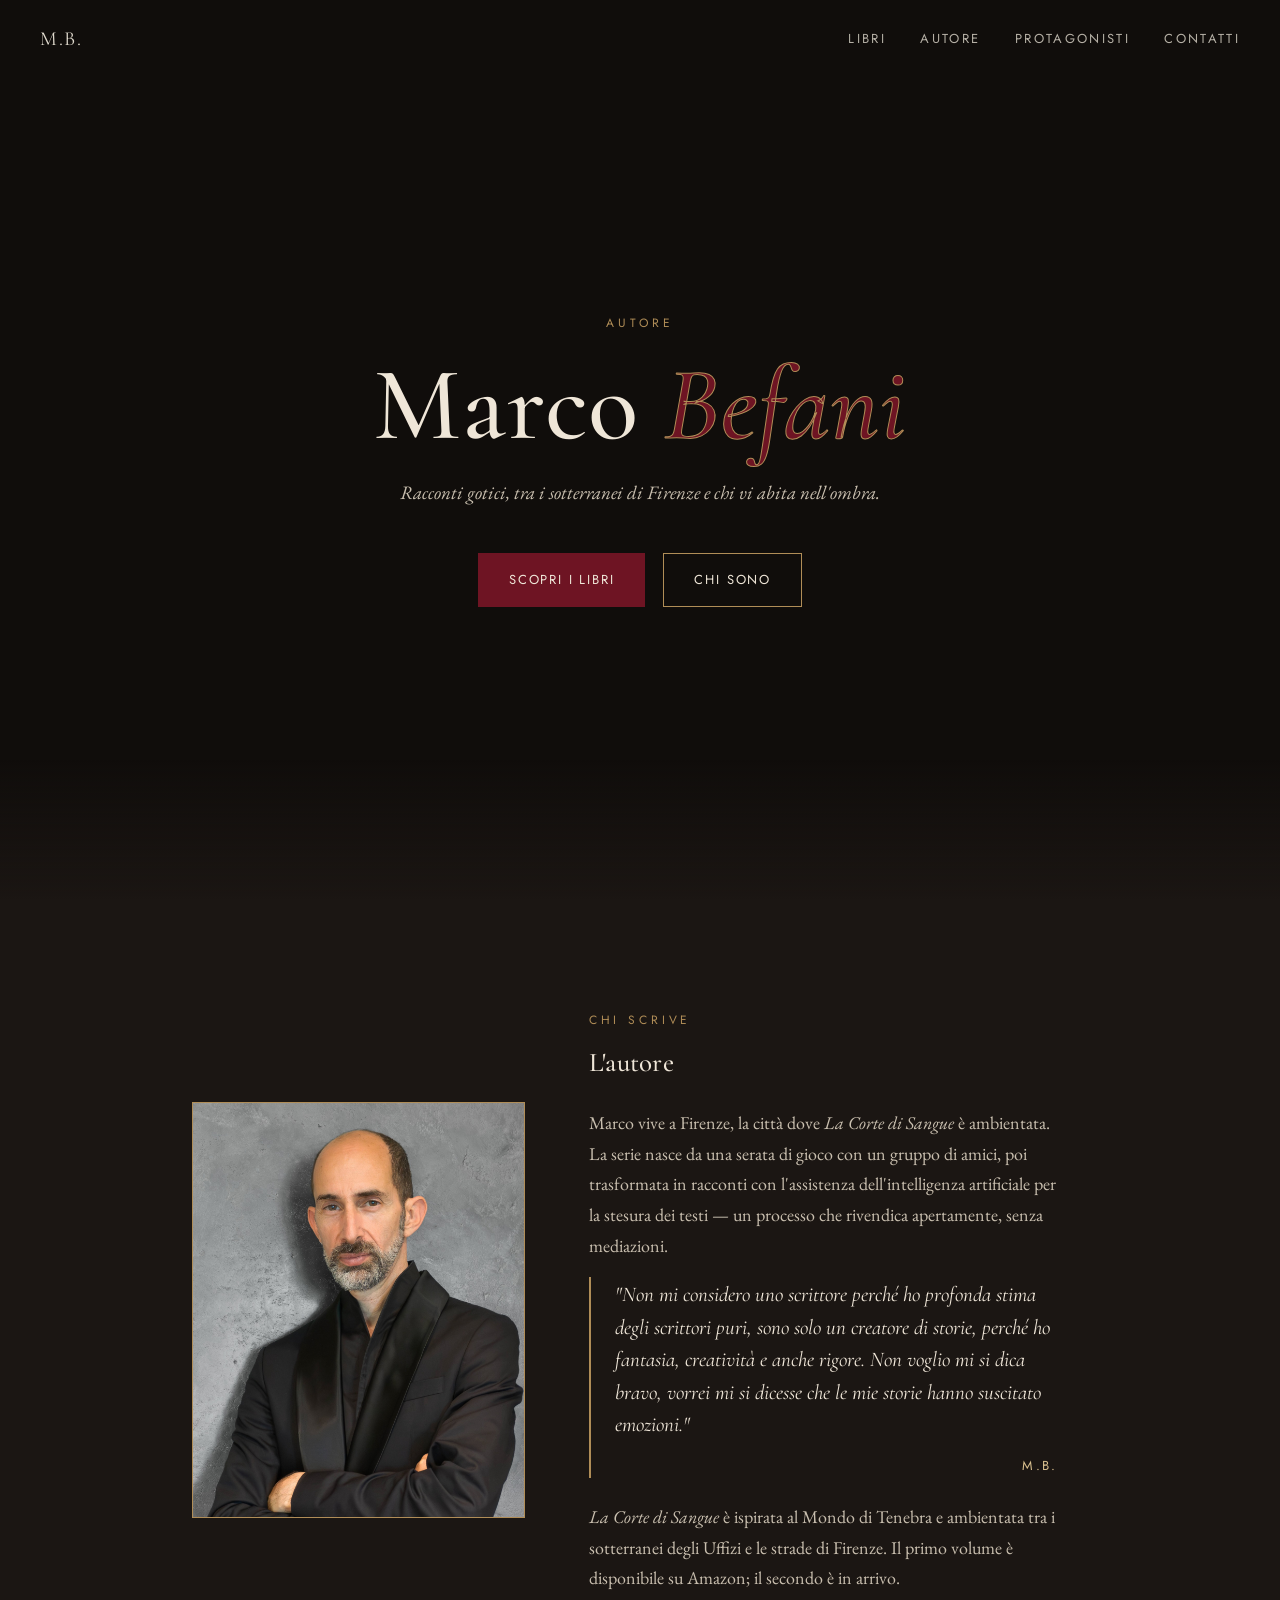
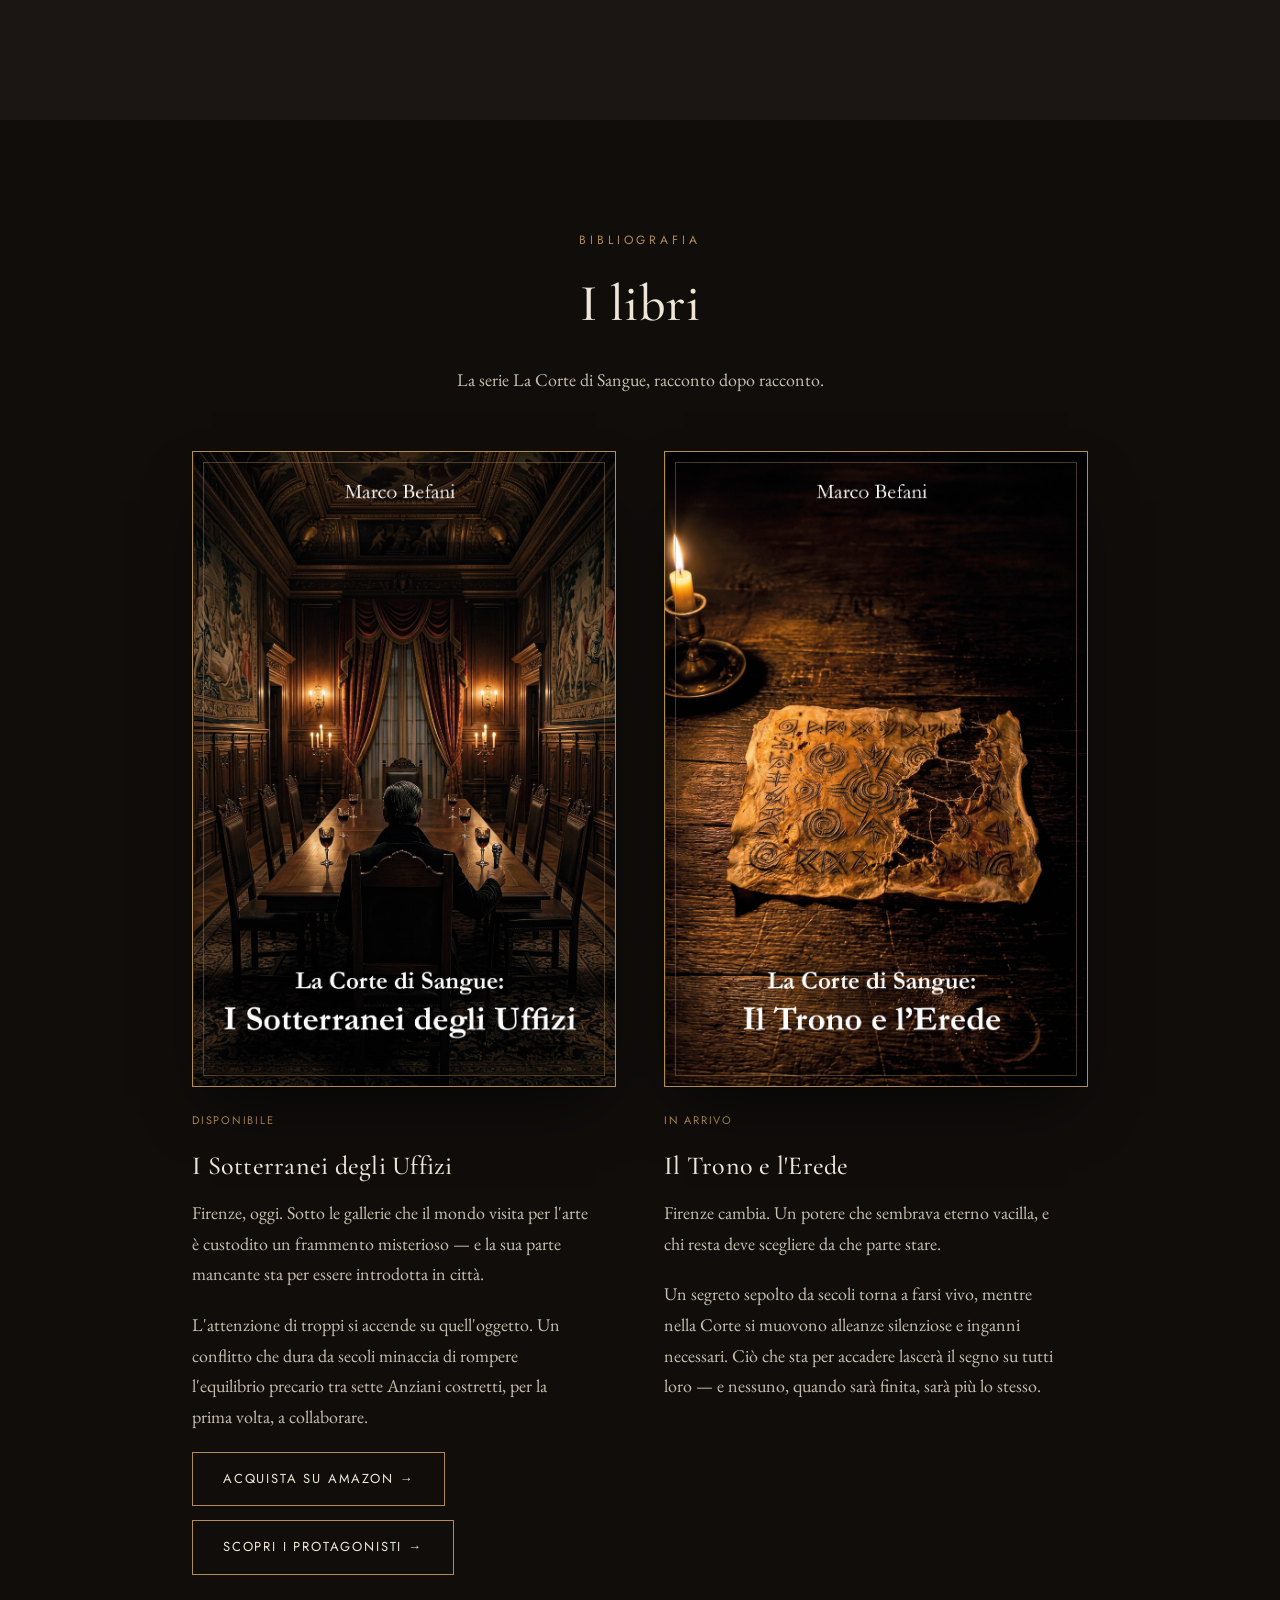
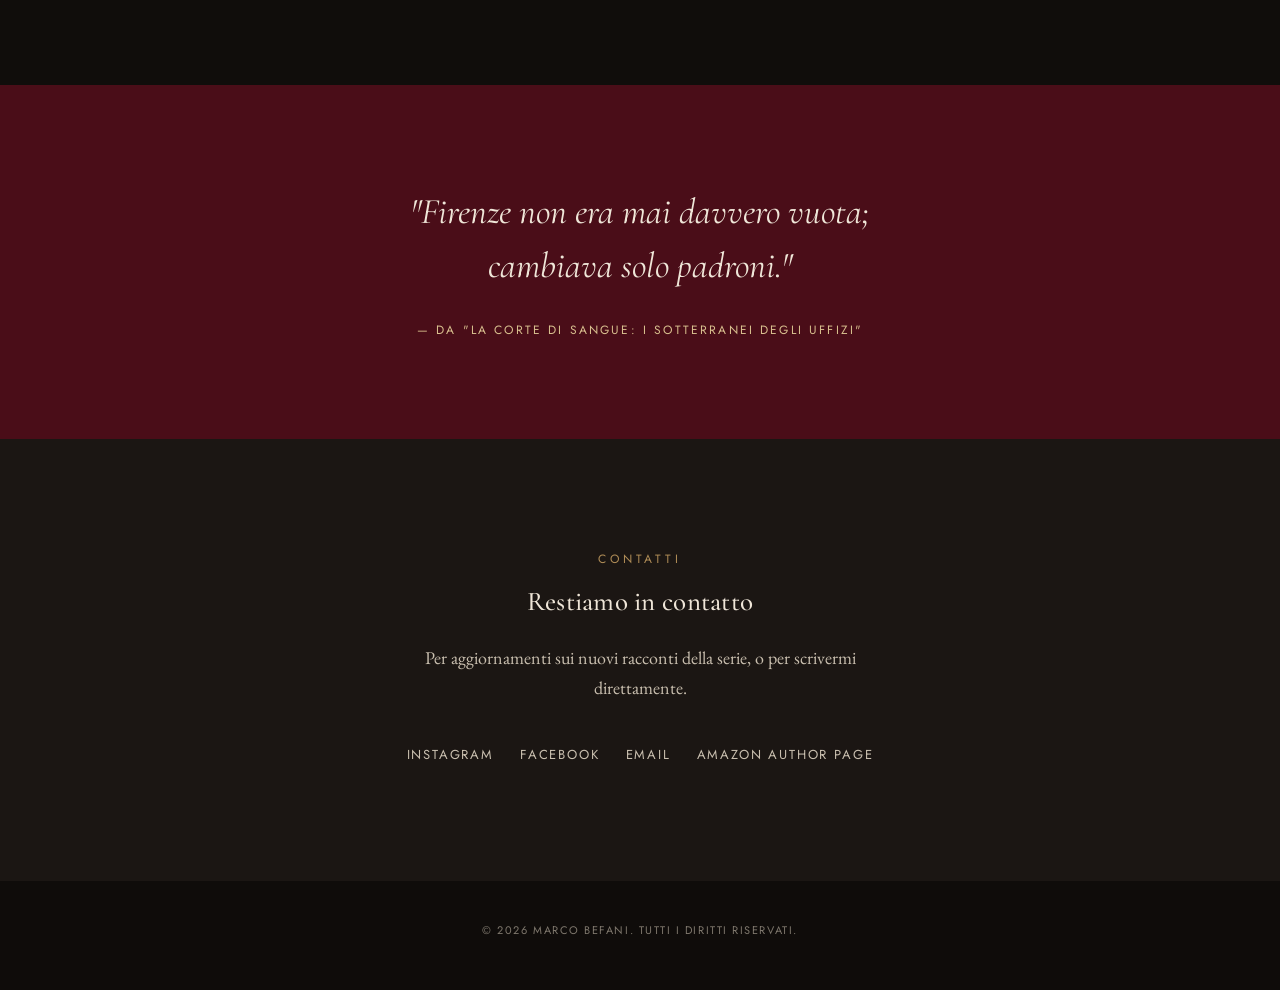
==== index.html @ c3082a6d "Update index.html" ====
<!DOCTYPE html>
<html lang="it">
<head>
<meta charset="UTF-8">
<meta name="viewport" content="width=device-width, initial-scale=1.0">
<title>Marco — Autore</title>
<link rel="preconnect" href="https://fonts.googleapis.com">
<link href="https://fonts.googleapis.com/css2?family=Cormorant+Garamond:ital,wght@0,300;0,500;0,600;1,400&family=EB+Garamond:ital,wght@0,400;0,500;1,400&family=Jost:wght@300;400;500&display=swap" rel="stylesheet">
<link rel="stylesheet" href="style.css">
</head>
<body>

<header>
  <a href="#" class="brand" style="text-decoration:none;">M.B.</a>
  <nav>
    <a href="#libri">Libri</a>
    <a href="#autore">Autore</a>
    <a href="protagonisti.html">Protagonisti</a>
    <a href="#contatti">Contatti</a>
  </nav>
</header>

<section class="hero" style="background:none;">
  <div class="eyebrow">Autore</div>
  <h1>Marco <em>Befani</em></h1>
  <p class="subtitle">Racconti gotici, tra i sotterranei di Firenze e chi vi abita nell'ombra.</p>
  <div class="cta-row">
    <a class="btn solid" href="#libri">Scopri i libri</a>
    <a class="btn" href="#autore">Chi sono</a>
  </div>
  <div class="hero-fade"></div>
</section>

<section id="autore">
  <div class="wrap">
    <div class="author-grid reveal">
      <div class="author-portrait">
        <img src="images/foto-autore.jpg" alt="Marco Befani">
      </div>
      <div class="author-copy">
        <div class="eyebrow">Chi scrive</div>
        <h2 style="margin:10px 0 22px;">L'autore</h2>
        <p>Marco vive a Firenze, la città dove <em>La Corte di Sangue</em> è ambientata. La serie nasce da una serata di gioco con un gruppo di amici, poi trasformata in racconti con l'assistenza dell'intelligenza artificiale per la stesura dei testi — un processo che rivendica apertamente, senza mediazioni.</p>
<blockquote class="author-quote">
  "Non mi considero uno scrittore perché ho profonda stima degli scrittori puri, sono solo un creatore di storie, perché ho fantasia, creatività e anche rigore. Non voglio mi si dica bravo, vorrei mi si dicesse che le mie storie hanno suscitato emozioni."
  <cite>M.B.</cite>
</blockquote>
<p><em>La Corte di Sangue</em> è ispirata al Mondo di Tenebra e ambientata tra i sotterranei degli Uffizi e le strade di Firenze. Il primo volume è disponibile su Amazon; il secondo è in arrivo.</p>
      </div>
    </div>
  </div>
</section>

<section id="libri" class="books">
  <div class="wrap">
    <div class="section-head reveal">
      <div class="eyebrow">Bibliografia</div>
      <h2>I libri</h2>
      <p>La serie La Corte di Sangue, racconto dopo racconto.</p>
    </div>

    <div class="books-grid reveal">

      <div class="book-card">
        <div class="cover">
          <img src="images/copertina-corte-di-sangue.jpg" alt="La Corte di Sangue: I Sotterranei degli Uffizi">
        </div>
        <div class="book-copy-card">
          <span class="status">Disponibile</span>
          <h3>I Sotterranei degli Uffizi</h3>
          <p>Firenze, oggi. Sotto le gallerie che il mondo visita per l'arte è custodito un frammento misterioso — e la sua parte mancante sta per essere introdotta in città.</p>
<p>L'attenzione di troppi si accende su quell'oggetto. Un conflitto che dura da secoli minaccia di rompere l'equilibrio precario tra sette Anziani costretti, per la prima volta, a collaborare.</p>
          <div class="card-actions">
            <a class="btn" href="https://amzn.eu/d/0h1EEmq0" target="_blank" rel="noopener">Acquista su Amazon →</a>
            <a class="btn" href="protagonisti.html">Scopri i Protagonisti →</a>
          </div>
        </div>
      </div>

      <div class="book-card">
        <div class="cover">
          <img src="images/copertina-trono-erede.jpg" alt="La Corte di Sangue: Il Trono e l'Erede">
        </div>
        <div class="book-copy-card">
          <span class="status">In arrivo</span>
          <h3>Il Trono e l'Erede</h3>
          <p>Firenze cambia. Un potere che sembrava eterno vacilla, e chi resta deve scegliere da che parte stare.</p>
<p>Un segreto sepolto da secoli torna a farsi vivo, mentre nella Corte si muovono alleanze silenziose e inganni necessari. Ciò che sta per accadere lascerà il segno su tutti loro — e nessuno, quando sarà finita, sarà più lo stesso.</p>
          <!--<a class="btn" href="#" target="_blank" rel="noopener">Maggiori informazioni →</a>-->
        </div>
      </div>

    </div>
  </div>
</section>

<div class="extract">
  <div class="wrap reveal">
    <blockquote>
      "Firenze non era mai davvero vuota;<br>cambiava solo padroni."
      <cite>— da "La Corte di Sangue: I Sotterranei degli Uffizi"</cite>
    </blockquote>
  </div>
</div>

<section id="contatti" class="contact">
  <div class="wrap reveal">
    <div class="eyebrow">Contatti</div>
    <h2 style="margin:10px 0 18px;">Restiamo in contatto</h2>
    <p>Per aggiornamenti sui nuovi racconti della serie, o per scrivermi direttamente.</p>
    <div class="social-row">
      <a href="https://www.instagram.com/marco_befani_author/" target="_blank" rel="noopener">Instagram</a>
      <a href="https://www.facebook.com/profile.php?id=61591638022237" target="_blank" rel="noopener">Facebook</a>
      <a href="mailto:m.befani@gmail.com">Email</a>
      <a href="https://www.amazon.it/stores/Marco-Befani/author/B0H9517T3C?ref=ap_rdr&shoppingPortalEnabled=true" target="_blank" rel="noopener">Amazon Author Page</a>
    </div>
  </div>
</section>

<footer>
  © 2026 Marco Befani. Tutti i diritti riservati.
</footer>

<script>
  const revealEls = document.querySelectorAll('.reveal');
  const io = new IntersectionObserver((entries)=>{
    entries.forEach(e=>{
      if(e.isIntersecting){ e.target.classList.add('in'); io.unobserve(e.target); }
    });
  }, {threshold:0.15});
  revealEls.forEach(el=>io.observe(el));
</script>

</body>
</html>
---- style.css ----
:root{
  --ink:#100D0B;
  --stone:#1B1613;
  --wine:#6E1423;
  --wine-dark:#4A0D18;
  --gold:#B08D57;
  --gold-light:#D9C08F;
  --parchment:#EFE6D8;
  --parchment-dim:#C9BFAF;
}
*{margin:0;padding:0;box-sizing:border-box;}
html{scroll-behavior:smooth;}
body{
  background:var(--ink);
  color:var(--parchment);
  font-family:'EB Garamond', serif;
  font-size:18px;
  line-height:1.7;
  overflow-x:hidden;
}
h1,h2,h3,.display{
  font-family:'Cormorant Garamond', serif;
  font-weight:500;
  letter-spacing:0.01em;
}
.eyebrow{
  font-family:'Jost', sans-serif;
  font-weight:400;
  letter-spacing:0.32em;
  text-transform:uppercase;
  font-size:12px;
  color:var(--gold);
}
a{color:inherit;}
img{display:block; max-width:100%;}
.wrap{max-width:960px;margin:0 auto;padding:0 32px;}

/* NAV */
header{
  position:fixed; top:0; left:0; right:0; z-index:50;
  display:flex; justify-content:space-between; align-items:center;
  padding:22px 40px;
  font-family:'Jost', sans-serif;
  font-size:13px;
  letter-spacing:0.18em;
  text-transform:uppercase;
  mix-blend-mode:difference;
}
header .brand{font-family:'Cormorant Garamond', serif; font-size:20px; letter-spacing:0.08em; text-transform:none;}
header nav a{margin-left:28px; text-decoration:none; color:var(--parchment); opacity:0.8; transition:opacity .25s;}
header nav a:hover{opacity:1;}

/* HERO — sull'autore */
.hero{
  min-height:100vh;
  display:flex; flex-direction:column; justify-content:center; align-items:center;
  text-align:center;
  position:relative;
  padding:120px 24px 100px;
  background:
    radial-gradient(ellipse at 50% 0%, rgba(110,20,35,0.35), transparent 60%),
    linear-gradient(180deg, var(--ink) 0%, var(--stone) 100%);
}
.hero .eyebrow{margin-bottom:22px; opacity:0; animation:riseIn .9s ease forwards .2s;}
.hero h1{
  font-size:clamp(48px, 9vw, 104px);
  line-height:0.98;
  font-weight:500;
  color:var(--parchment);
  opacity:0; animation:riseIn 1s ease forwards .4s;
}
.hero h1 em{
  font-style:italic;
  color:var(--wine);
  -webkit-text-stroke:1px var(--gold);
}
.hero .subtitle{
  margin-top:20px;
  font-size:19px;
  font-style:italic;
  color:var(--parchment-dim);
  max-width:520px;
  opacity:0; animation:riseIn 1s ease forwards .65s;
}
.hero .cta-row{
  margin-top:44px;
  display:flex; gap:18px; flex-wrap:wrap; justify-content:center;
  opacity:0; animation:riseIn 1s ease forwards .85s;
}
@keyframes riseIn{ from{opacity:0; transform:translateY(16px);} to{opacity:1; transform:translateY(0);} }

/* HERO variante compatta — per pagine libro */
.hero.hero-book{min-height:70vh; padding:150px 24px 80px;}
.hero.hero-book h1{font-size:clamp(38px, 7vw, 76px);}

.btn{
  font-family:'Jost', sans-serif;
  font-size:13px;
  letter-spacing:0.14em;
  text-transform:uppercase;
  text-decoration:none;
  padding:15px 30px;
  border:1px solid var(--gold);
  color:var(--parchment);
  transition:all .3s ease;
  display:inline-block;
  background:transparent;
}
.btn:hover{background:var(--gold); color:var(--ink);}
.btn.solid{background:var(--wine); border-color:var(--wine); color:var(--parchment);}
.btn.solid:hover{background:var(--wine-dark); border-color:var(--wine-dark); color:var(--parchment);}

/* Transizione tra hero e sezione successiva: solo gradiente, niente linea decorativa */
.hero-fade{
  position:absolute; bottom:0; left:0; width:100%; height:140px;
  background:linear-gradient(180deg, transparent 0%, var(--stone) 100%);
  pointer-events:none;
}

/* SECTIONS */
section{padding:110px 0; background:var(--stone);}
.section-head{margin-bottom:56px; text-align:center;}
.section-head h2{font-size:clamp(34px,5vw,52px); margin-top:10px; color:var(--parchment);}
.section-head p{color:var(--parchment-dim); max-width:52ch; margin:16px auto 0;}

/* AUTORE */
.author-grid{display:grid; grid-template-columns:0.8fr 1.2fr; gap:64px; align-items:center;}
.author-portrait{
  aspect-ratio:4/5;
  background:linear-gradient(155deg, var(--wine-dark), var(--ink));
  border:1px solid var(--gold);
  display:flex; align-items:center; justify-content:center;
  overflow:hidden;
}
.author-portrait img{width:100%; height:100%; object-fit:cover;}
.author-portrait .initial{font-family:'Cormorant Garamond',serif; font-size:120px; color:var(--gold); opacity:0.5;}
.author-copy p{color:var(--parchment-dim); margin-bottom:16px; max-width:52ch;}
.author-quote{
  font-family:'Cormorant Garamond', serif;
  font-style:italic;
  font-size:21px;
  line-height:1.55;
  color:var(--parchment);
  border-left:2px solid var(--gold);
  padding:2px 0 2px 24px;
  margin:8px 0 24px;
  max-width:52ch;
}
.author-quote cite{
  display:block;
  margin-top:14px;
  text-align:right;
  font-family:'Jost', sans-serif;
  font-style:normal;
  font-size:13px;
  letter-spacing:0.16em;
  color:var(--gold-light);
}

/* LIBRI */
.books{background:var(--ink);}
.books-grid{
  display:grid; grid-template-columns:repeat(2, 1fr); gap:48px;
}
.book-card{
  display:grid; grid-template-rows:auto 1fr; gap:24px;
}
.cover{
  aspect-ratio:2/3;
  background:linear-gradient(160deg, var(--wine-dark), var(--stone) 70%);
  border:1px solid var(--gold);
  position:relative;
  display:flex; align-items:center; justify-content:center;
  padding:28px;
  box-shadow:0 30px 60px -20px rgba(0,0,0,0.6);
  overflow:hidden;
}
.cover img{width:100%; height:100%; object-fit:cover; position:absolute; inset:0;}
.cover::before{
  content:"";
  position:absolute; inset:10px;
  border:1px solid rgba(176,141,87,0.4);
  z-index:1;
}
.cover-text{
  font-family:'Cormorant Garamond', serif;
  text-align:center;
  color:var(--gold-light);
  font-size:24px;
  line-height:1.25;
  font-style:italic;
  position:relative; z-index:1;
}
.cover-text small{
  display:block; margin-top:14px;
  font-family:'Jost', sans-serif;
  font-style:normal;
  font-size:11px;
  letter-spacing:0.2em;
  text-transform:uppercase;
  color:var(--parchment-dim);
}
.book-copy-card h3{font-size:26px; color:var(--parchment); margin-bottom:10px;}
.book-copy-card .status{
  font-family:'Jost', sans-serif; font-size:11px; letter-spacing:0.16em; text-transform:uppercase;
  color:var(--gold); margin-bottom:14px; display:block;
}
.book-copy-card p{color:var(--parchment-dim); margin-bottom:20px; max-width:44ch;}
.card-actions{display:flex; gap:14px; flex-wrap:wrap;}

/* EXTRACT */
.extract{
  background:var(--wine-dark);
  padding:100px 0;
}
.extract blockquote{
  font-family:'Cormorant Garamond', serif;
  font-style:italic;
  font-size:clamp(24px,4vw,36px);
  line-height:1.5;
  max-width:760px;
  color:var(--parchment);
  margin:0 auto;
  text-align:center;
}
.extract cite{
  display:block; margin-top:28px;
  font-family:'Jost', sans-serif;
  font-style:normal;
  font-size:12px;
  letter-spacing:0.18em;
  text-transform:uppercase;
  color:var(--gold-light);
  text-align:center;
}

/* CONTATTI */
.contact{text-align:center;}
.contact p{color:var(--parchment-dim); max-width:52ch; margin:0 auto 40px;}
.social-row{display:flex; gap:26px; justify-content:center; flex-wrap:wrap;}
.social-row a{
  font-family:'Jost', sans-serif; font-size:13px; letter-spacing:0.14em; text-transform:uppercase;
  text-decoration:none; color:var(--parchment-dim); border-bottom:1px solid transparent; padding-bottom:4px;
  transition:all .25s;
}
.social-row a:hover{color:var(--gold-light); border-color:var(--gold);}

footer{
  padding:40px 0 50px; text-align:center; background:var(--ink);
  font-family:'Jost', sans-serif; font-size:11px; letter-spacing:0.14em; text-transform:uppercase;
  color:var(--parchment-dim); opacity:0.6;
}

/* PAGINE LIBRO — personaggi */
.characters{background:var(--stone);}
.characters-grid{
  display:grid; grid-template-columns:repeat(4, 1fr); gap:36px;
}
.character-card{display:grid; grid-template-rows:auto auto; gap:16px;}
.character-portrait{
  aspect-ratio:4/5;
  background:linear-gradient(155deg, var(--wine-dark), var(--ink));
  border:1px solid var(--gold);
  overflow:hidden;
  position:relative;
}
.character-portrait img{width:100%; height:100%; object-fit:cover;}
.character-copy h3{font-size:21px; color:var(--parchment); margin-bottom:4px;}
.character-copy .role{
  font-family:'Jost', sans-serif; font-size:10.5px; letter-spacing:0.14em; text-transform:uppercase;
  color:var(--gold); margin-bottom:10px; display:block;
}
.character-copy p{color:var(--parchment-dim); font-size:16px; max-width:none;}

/* PAGINE LIBRO — clan */
.clans{background:var(--ink);}
.clans-grid{
  display:grid; grid-template-columns:repeat(7, 1fr); gap:20px;
}
.clan-card{text-align:center;}
.clan-crest{
  aspect-ratio:1/2;
  border:1px solid var(--gold);
  background:linear-gradient(155deg, var(--wine-dark), var(--ink));
  overflow:hidden;
  margin-bottom:12px;
  transition:border-color .25s, box-shadow .25s;
}
.clan-crest img{width:100%; height:100%; object-fit:cover;}
.clan-card .name{
  font-family:'Jost', sans-serif; font-size:11px; letter-spacing:0.16em; text-transform:uppercase;
  color:var(--gold-light);
}

/* Clan cliccabile — riusa il lightbox dei personaggi */
.clan-thumb{
  background:none; border:none; padding:0; margin:0; font:inherit; color:inherit;
  cursor:pointer; width:100%; display:block;
}
.clan-thumb:hover .clan-crest, .clan-thumb:focus-visible .clan-crest{
  border-color:var(--gold-light); box-shadow:0 20px 40px -18px rgba(0,0,0,0.7);
}
.clan-thumb:focus-visible{outline:1px solid var(--gold-light); outline-offset:4px;}

/* Link di ritorno alla home dalle pagine libro */
.back-link{
  font-family:'Jost', sans-serif; font-size:12px; letter-spacing:0.14em; text-transform:uppercase;
  text-decoration:none; color:var(--parchment-dim); opacity:0.8; transition:opacity .25s;
}
.back-link:hover{opacity:1;}

/* Thumbnail personaggio cliccabile */
.character-thumb{
  all:unset; box-sizing:border-box; cursor:pointer; width:100%;
  display:grid; grid-template-rows:auto auto; gap:16px;
}
.character-thumb .character-portrait{transition:border-color .25s, box-shadow .25s;}
.character-thumb:hover .character-portrait, .character-thumb:focus-visible .character-portrait{
  border-color:var(--gold-light); box-shadow:0 20px 40px -18px rgba(0,0,0,0.7);
}
.character-thumb:focus-visible{outline:1px solid var(--gold-light); outline-offset:4px;}

/* Lightbox — foto grande + descrizione */
.lightbox{
  position:fixed; inset:0; z-index:200; display:none;
  align-items:center; justify-content:center; padding:24px;
}
.lightbox.open{display:flex;}
.lightbox-backdrop{
  position:absolute; inset:0; background:rgba(16,13,11,0.92);
}
.lightbox-panel{
  position:relative; z-index:1;
  background:var(--stone); border:1px solid var(--gold);
  max-width:860px; width:100%; max-height:86vh; overflow:auto;
  display:grid; grid-template-columns:0.9fr 1.1fr;
  box-shadow:0 50px 90px -20px rgba(0,0,0,0.75);
}
.lightbox-media{background:linear-gradient(155deg, var(--wine-dark), var(--ink)); min-height:320px;}
.lightbox-media img{width:100%; height:100%; object-fit:cover; display:block;}
.lightbox-info{padding:44px 40px; display:flex; flex-direction:column; justify-content:center;}
.lightbox-info h3{font-size:34px; color:var(--parchment); margin:10px 0 18px;}
.lightbox-info p{color:var(--parchment-dim); font-size:17px; max-width:44ch;}
.lightbox-close{
  position:absolute; top:14px; right:14px; z-index:2;
  width:38px; height:38px; display:flex; align-items:center; justify-content:center;
  border:1px solid var(--gold); background:var(--ink); color:var(--parchment);
  font-size:18px; line-height:1; cursor:pointer; transition:background .25s, color .25s;
}
.lightbox-close:hover{background:var(--gold); color:var(--ink);}

@media (max-width:700px){
  .lightbox-panel{grid-template-columns:1fr;}
  .lightbox-media{aspect-ratio:4/5; min-height:0;}
  .lightbox-info{padding:32px 28px;}
}

/* reveal on scroll */
.reveal{opacity:0; transform:translateY(24px); transition:opacity .8s ease, transform .8s ease;}
.reveal.in{opacity:1; transform:translateY(0);}

@media (prefers-reduced-motion: reduce){
  html{scroll-behavior:auto;}
  .hero .eyebrow, .hero h1, .hero .subtitle, .hero .cta-row{animation:none; opacity:1;}
  .reveal{opacity:1; transform:none; transition:none;}
}

@media (max-width:900px){
  .characters-grid{grid-template-columns:repeat(2, 1fr);}
  .clans-grid{grid-template-columns:repeat(4, 1fr);}
}

@media (max-width:760px){
  .author-grid, .books-grid{grid-template-columns:1fr;}
  header{padding:18px 20px;}
  header nav a{margin-left:16px; font-size:11px;}
  section{padding:80px 0;}
  .clans-grid{grid-template-columns:repeat(3, 1fr);}
}
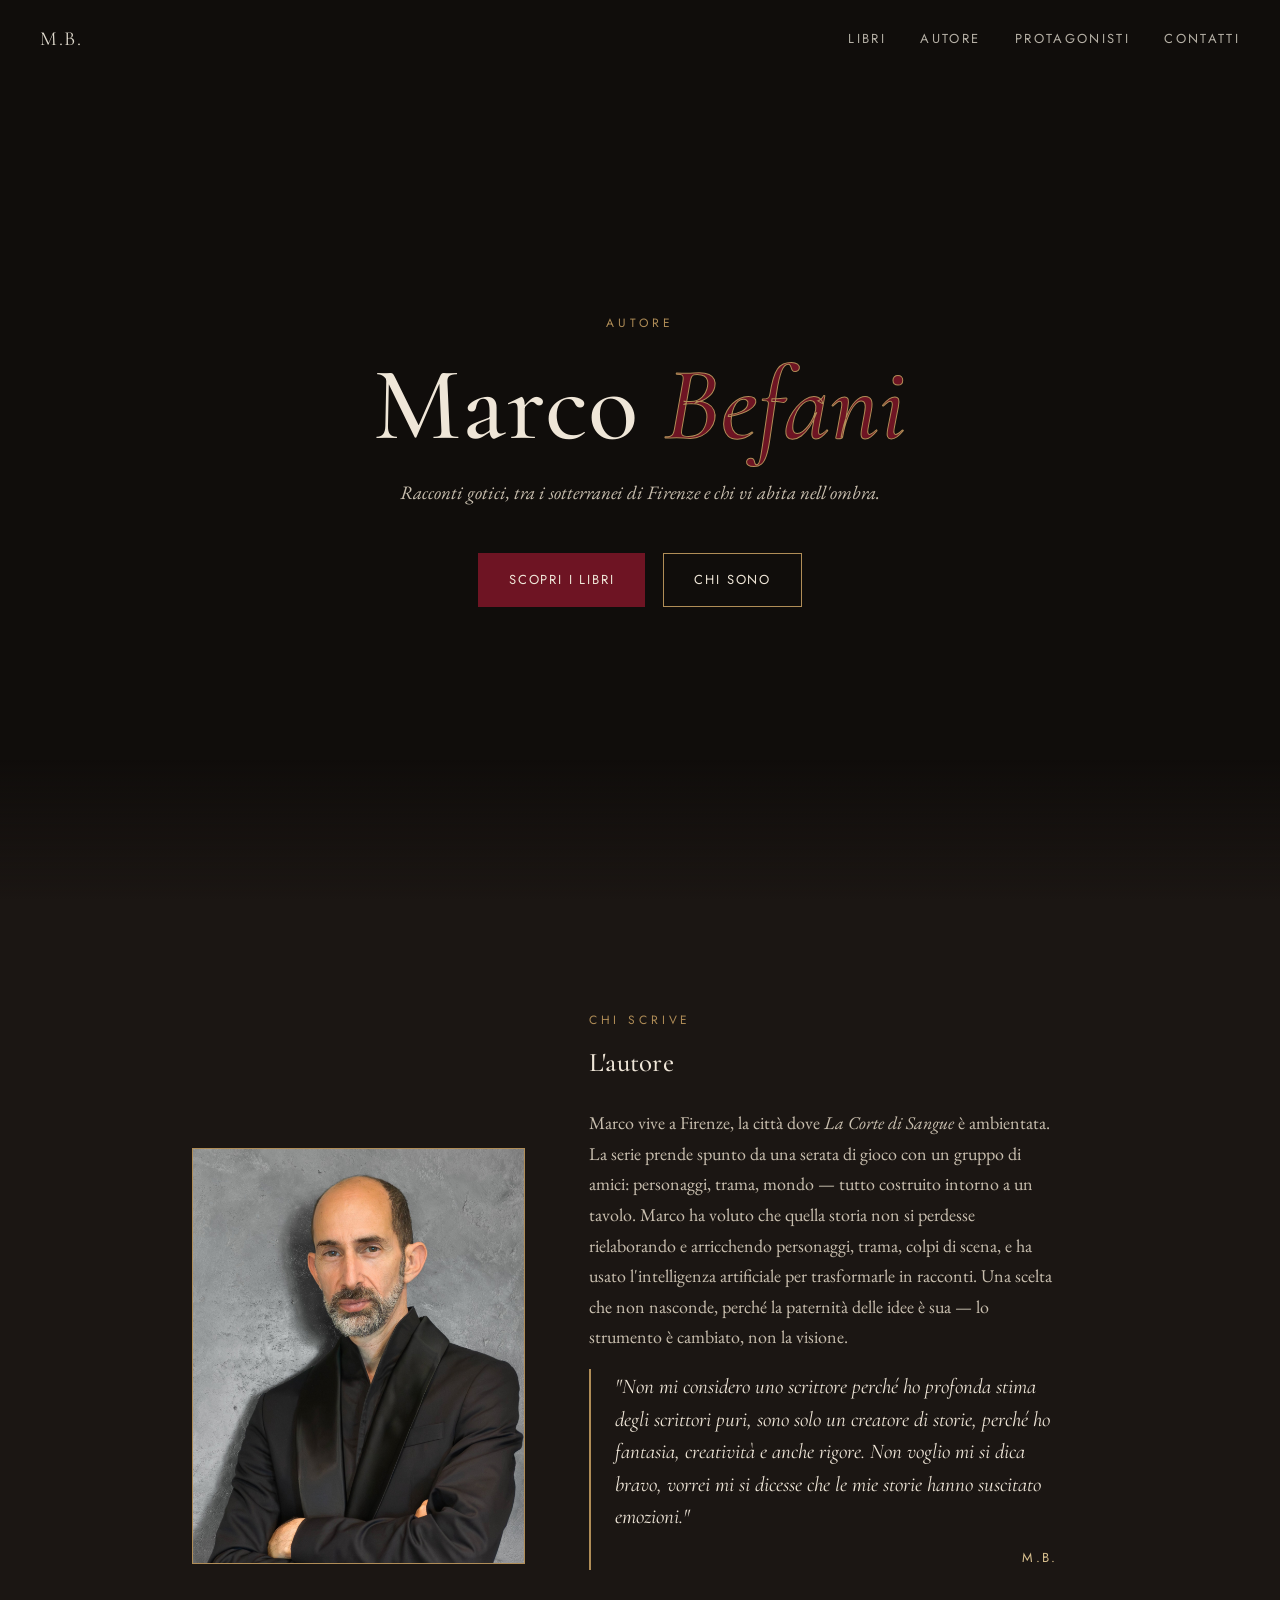
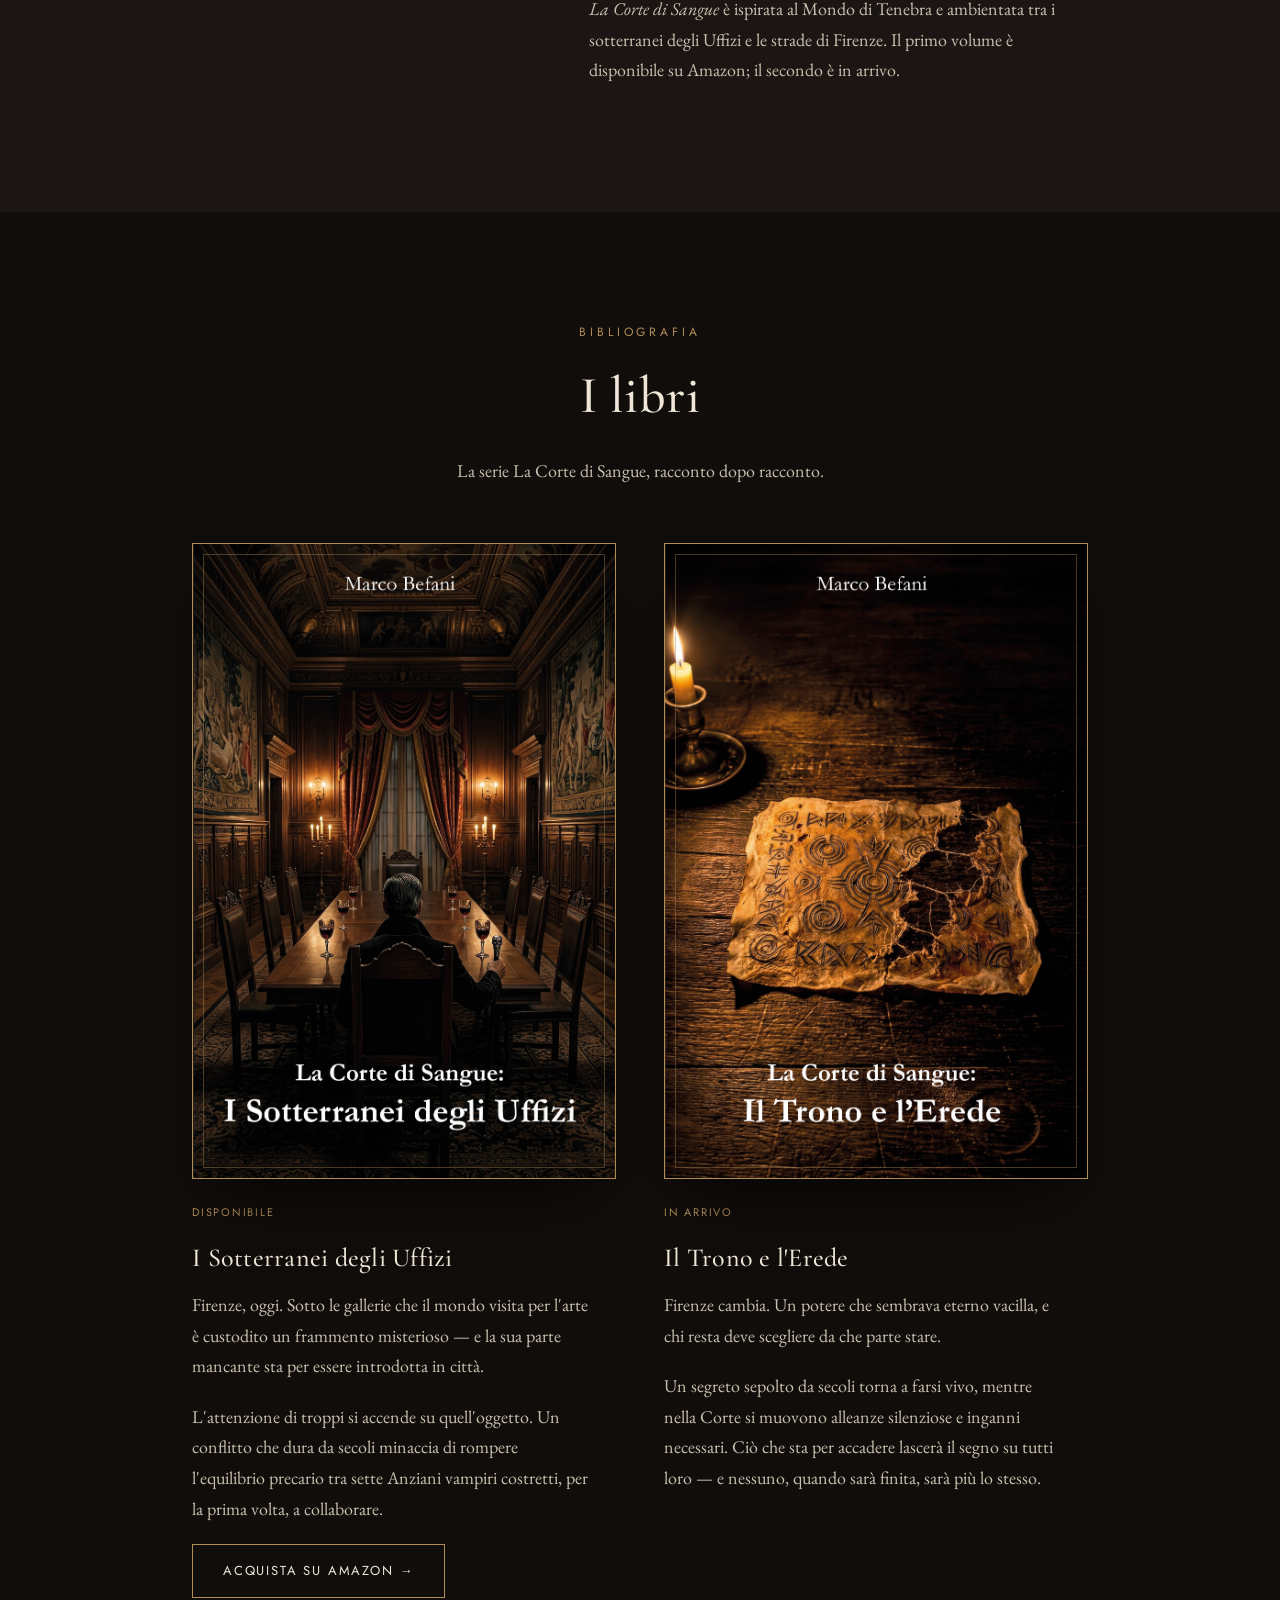
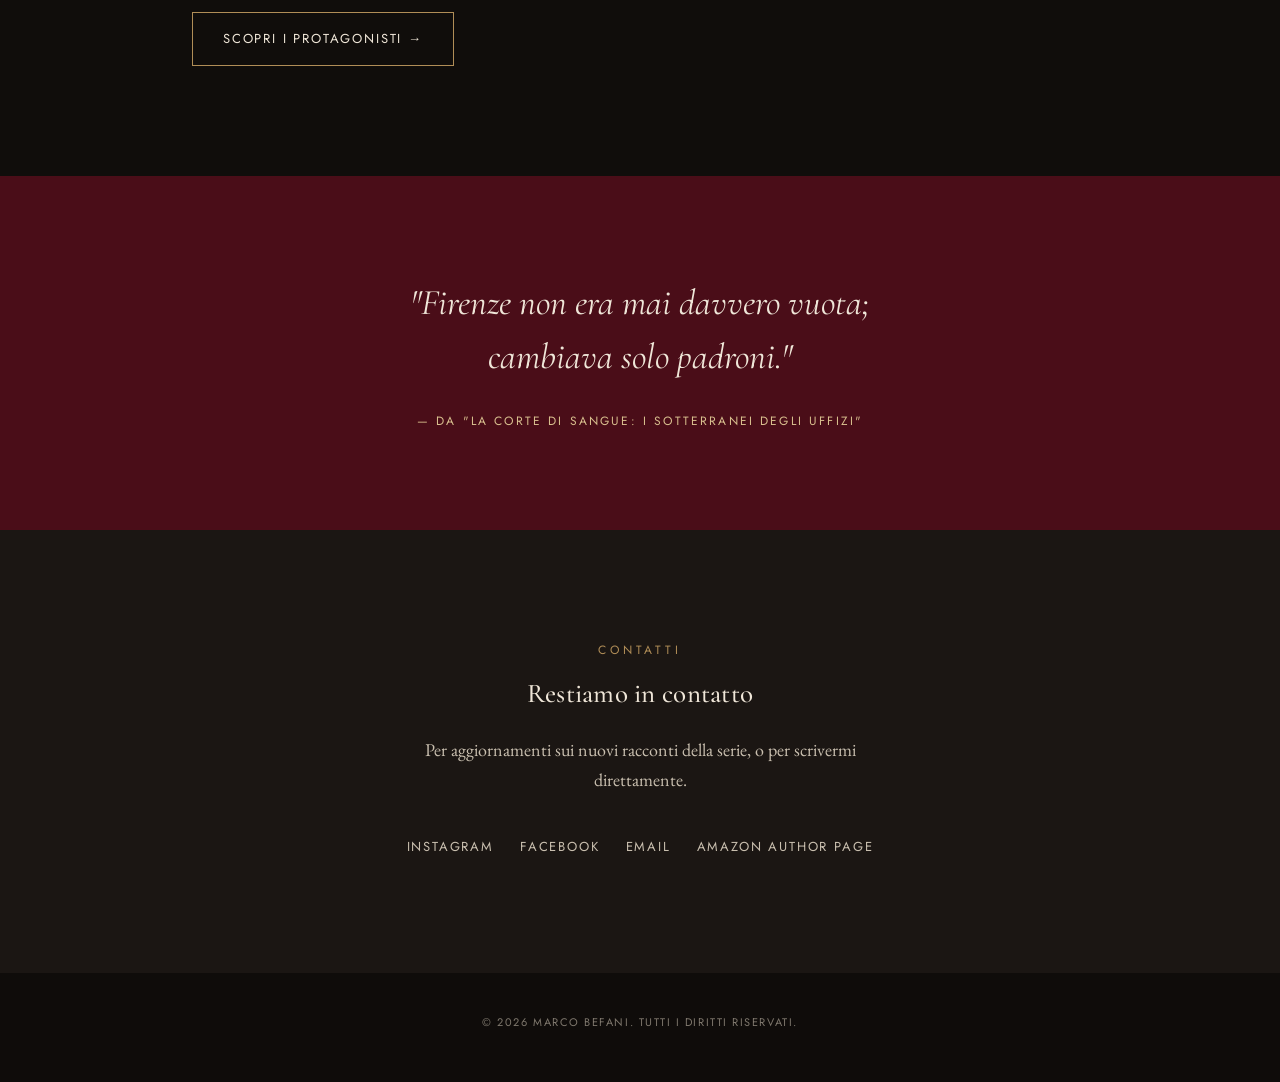
==== commit 74aaed1f: "Update index.html" ====
--- a/index.html
+++ b/index.html
@@ -40,7 +40,7 @@
       <div class="author-copy">
         <div class="eyebrow">Chi scrive</div>
         <h2 style="margin:10px 0 22px;">L'autore</h2>
-        <p>Marco vive a Firenze, la città dove <em>La Corte di Sangue</em> è ambientata. La serie nasce da una serata di gioco con un gruppo di amici, poi trasformata in racconti con l'assistenza dell'intelligenza artificiale per la stesura dei testi — un processo che rivendica apertamente, senza mediazioni.</p>
+        <p>Marco vive a Firenze, la città dove <em>La Corte di Sangue</em> è ambientata. La serie prende spunto da una serata di gioco con un gruppo di amici: personaggi, trama, mondo — tutto costruito intorno a un tavolo. Marco ha voluto che quella storia non si perdesse rielaborando e arricchendo personaggi, trama, colpi di scena, e ha usato l'intelligenza artificiale per trasformarle in racconti. Una scelta che non nasconde, perché la paternità delle idee è sua — lo strumento è cambiato, non la visione.</p>
 <blockquote class="author-quote">
   "Non mi considero uno scrittore perché ho profonda stima degli scrittori puri, sono solo un creatore di storie, perché ho fantasia, creatività e anche rigore. Non voglio mi si dica bravo, vorrei mi si dicesse che le mie storie hanno suscitato emozioni."
   <cite>M.B.</cite>
@@ -69,7 +69,7 @@
           <span class="status">Disponibile</span>
           <h3>I Sotterranei degli Uffizi</h3>
           <p>Firenze, oggi. Sotto le gallerie che il mondo visita per l'arte è custodito un frammento misterioso — e la sua parte mancante sta per essere introdotta in città.</p>
-<p>L'attenzione di troppi si accende su quell'oggetto. Un conflitto che dura da secoli minaccia di rompere l'equilibrio precario tra sette Anziani costretti, per la prima volta, a collaborare.</p>
+<p>L'attenzione di troppi si accende su quell'oggetto. Un conflitto che dura da secoli minaccia di rompere l'equilibrio precario tra sette Anziani vampiri costretti, per la prima volta, a collaborare.</p>
           <div class="card-actions">
             <a class="btn" href="https://amzn.eu/d/0h1EEmq0" target="_blank" rel="noopener">Acquista su Amazon →</a>
             <a class="btn" href="protagonisti.html">Scopri i Protagonisti →</a>
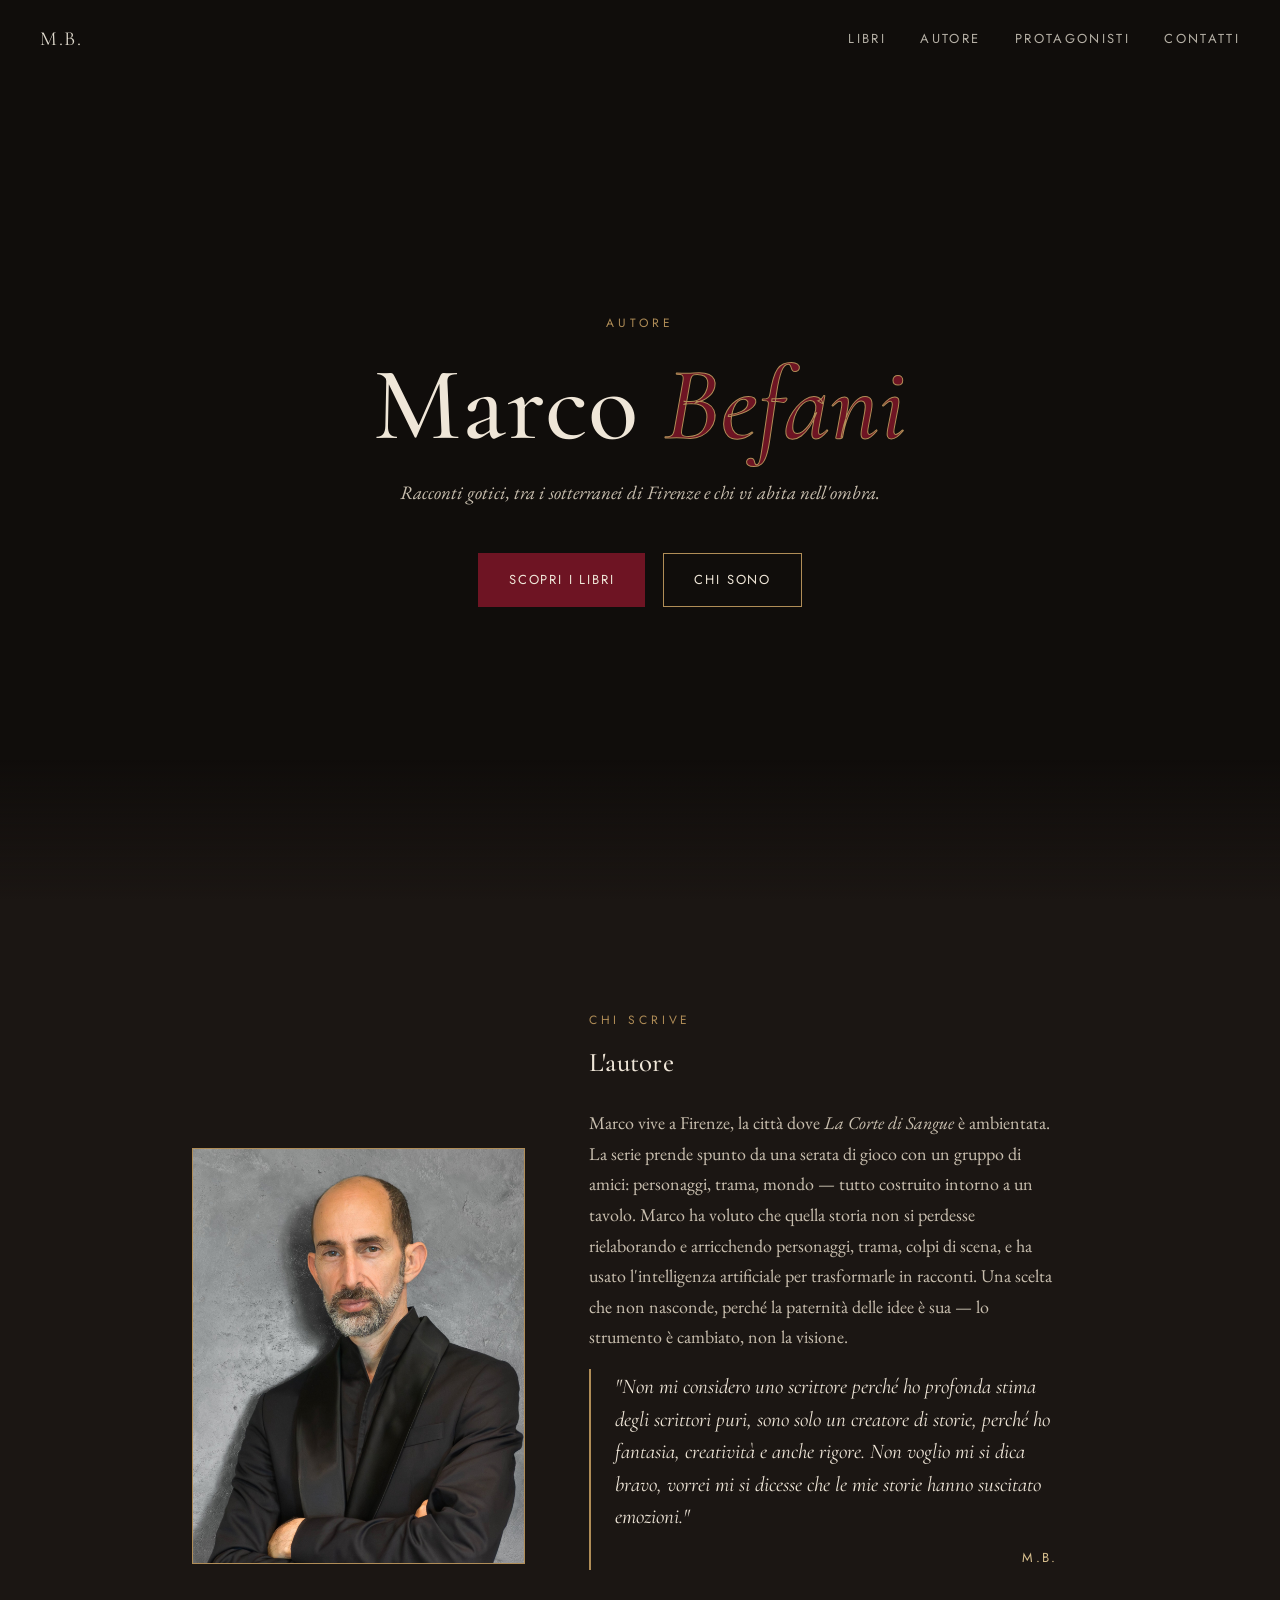
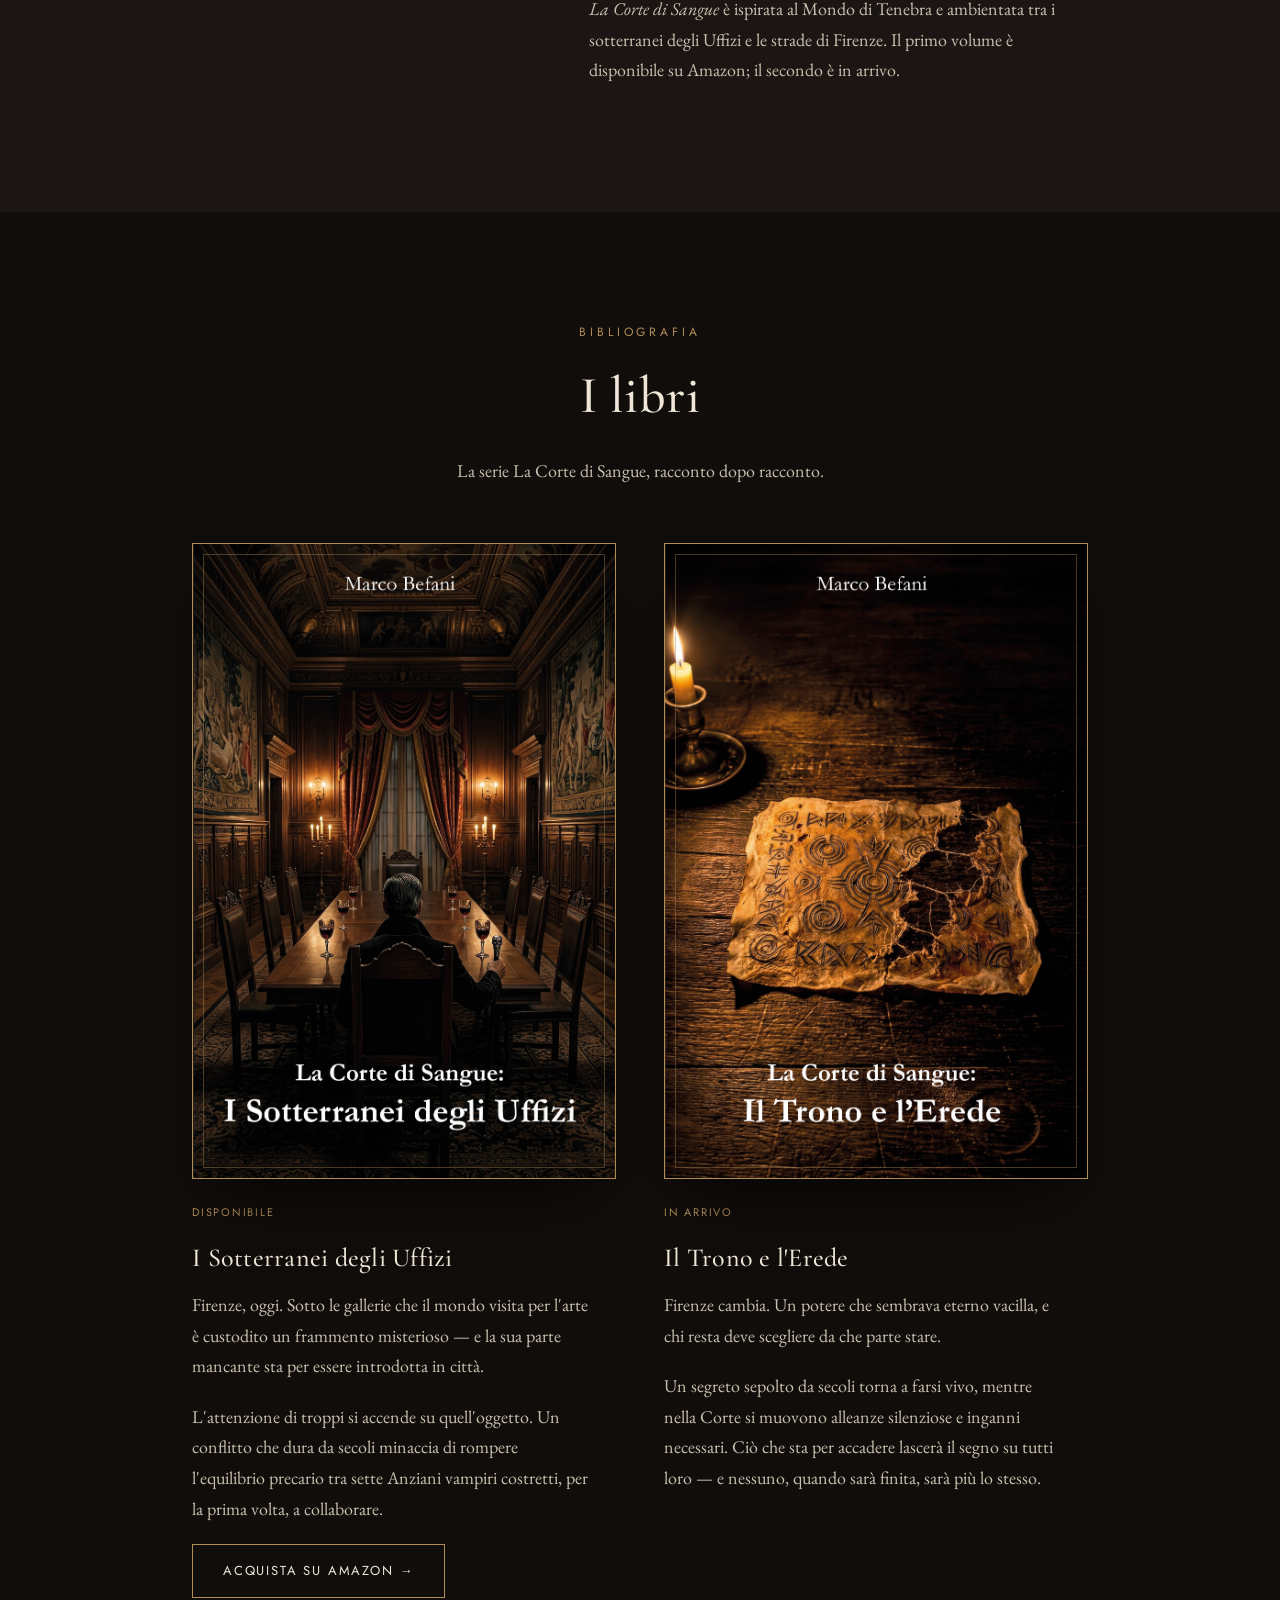
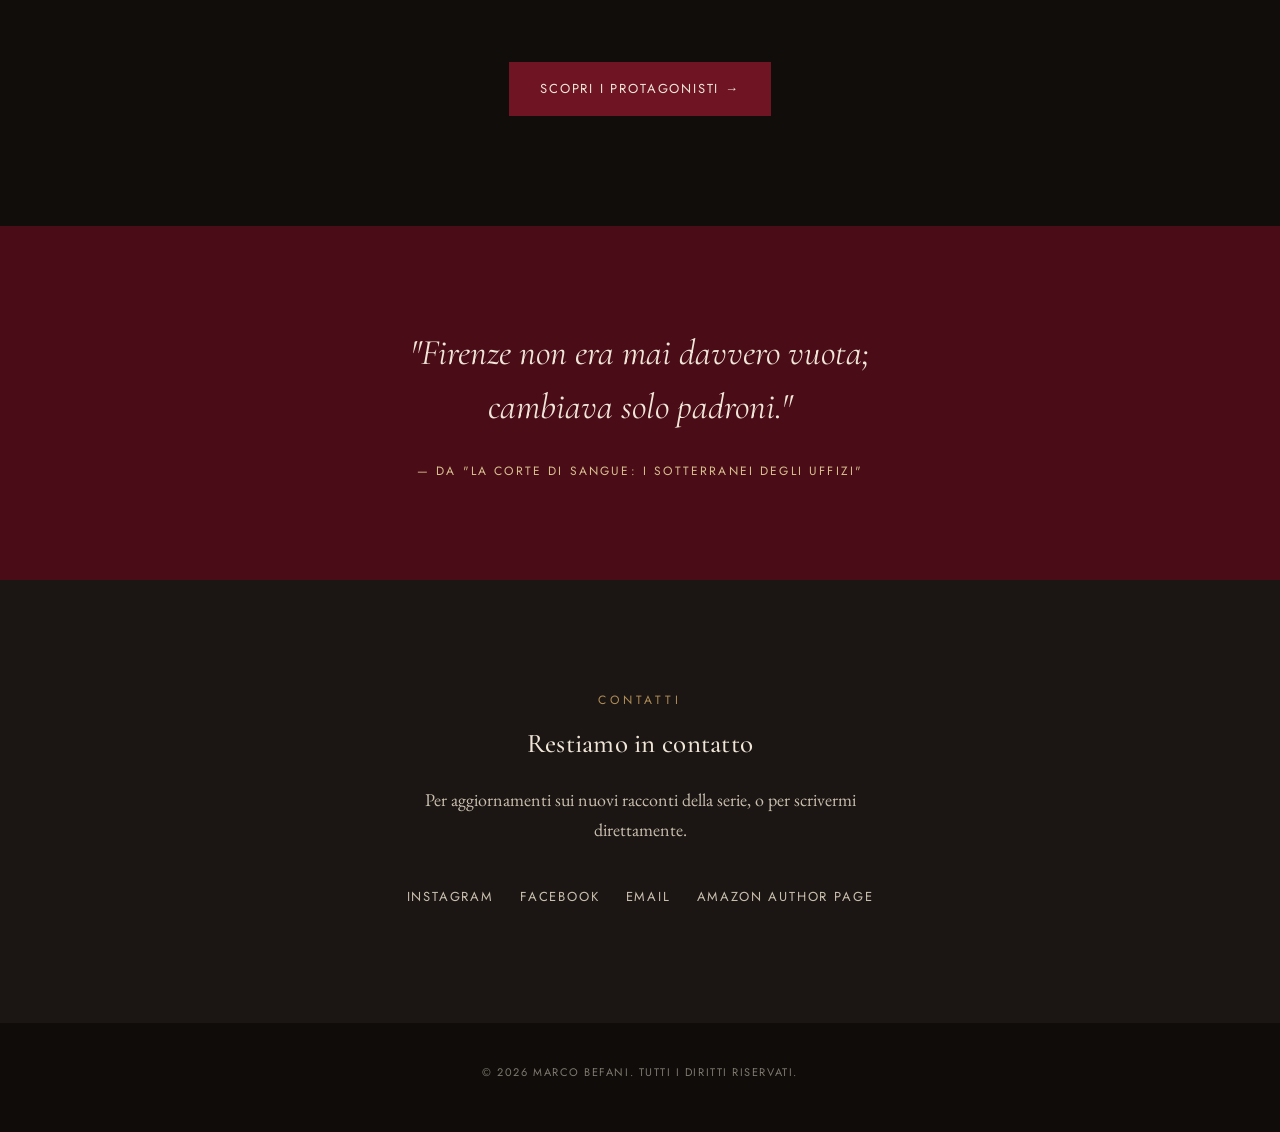
==== commit 22c36832: "vai" ====
--- a/index.html
+++ b/index.html
@@ -72,7 +72,6 @@
 <p>L'attenzione di troppi si accende su quell'oggetto. Un conflitto che dura da secoli minaccia di rompere l'equilibrio precario tra sette Anziani vampiri costretti, per la prima volta, a collaborare.</p>
           <div class="card-actions">
             <a class="btn" href="https://amzn.eu/d/0h1EEmq0" target="_blank" rel="noopener">Acquista su Amazon →</a>
-            <a class="btn" href="protagonisti.html">Scopri i Protagonisti →</a>
           </div>
         </div>
       </div>
@@ -90,6 +89,10 @@
         </div>
       </div>
 
+    </div>
+
+    <div class="protagonisti-cta reveal">
+      <a class="btn solid" href="protagonisti.html">Scopri i Protagonisti →</a>
     </div>
   </div>
 </section>
--- a/style.css
+++ b/style.css
@@ -207,6 +207,7 @@
 }
 .book-copy-card p{color:var(--parchment-dim); margin-bottom:20px; max-width:44ch;}
 .card-actions{display:flex; gap:14px; flex-wrap:wrap;}
+.protagonisti-cta{text-align:center; margin-top:64px;}
 
 /* EXTRACT */
 .extract{
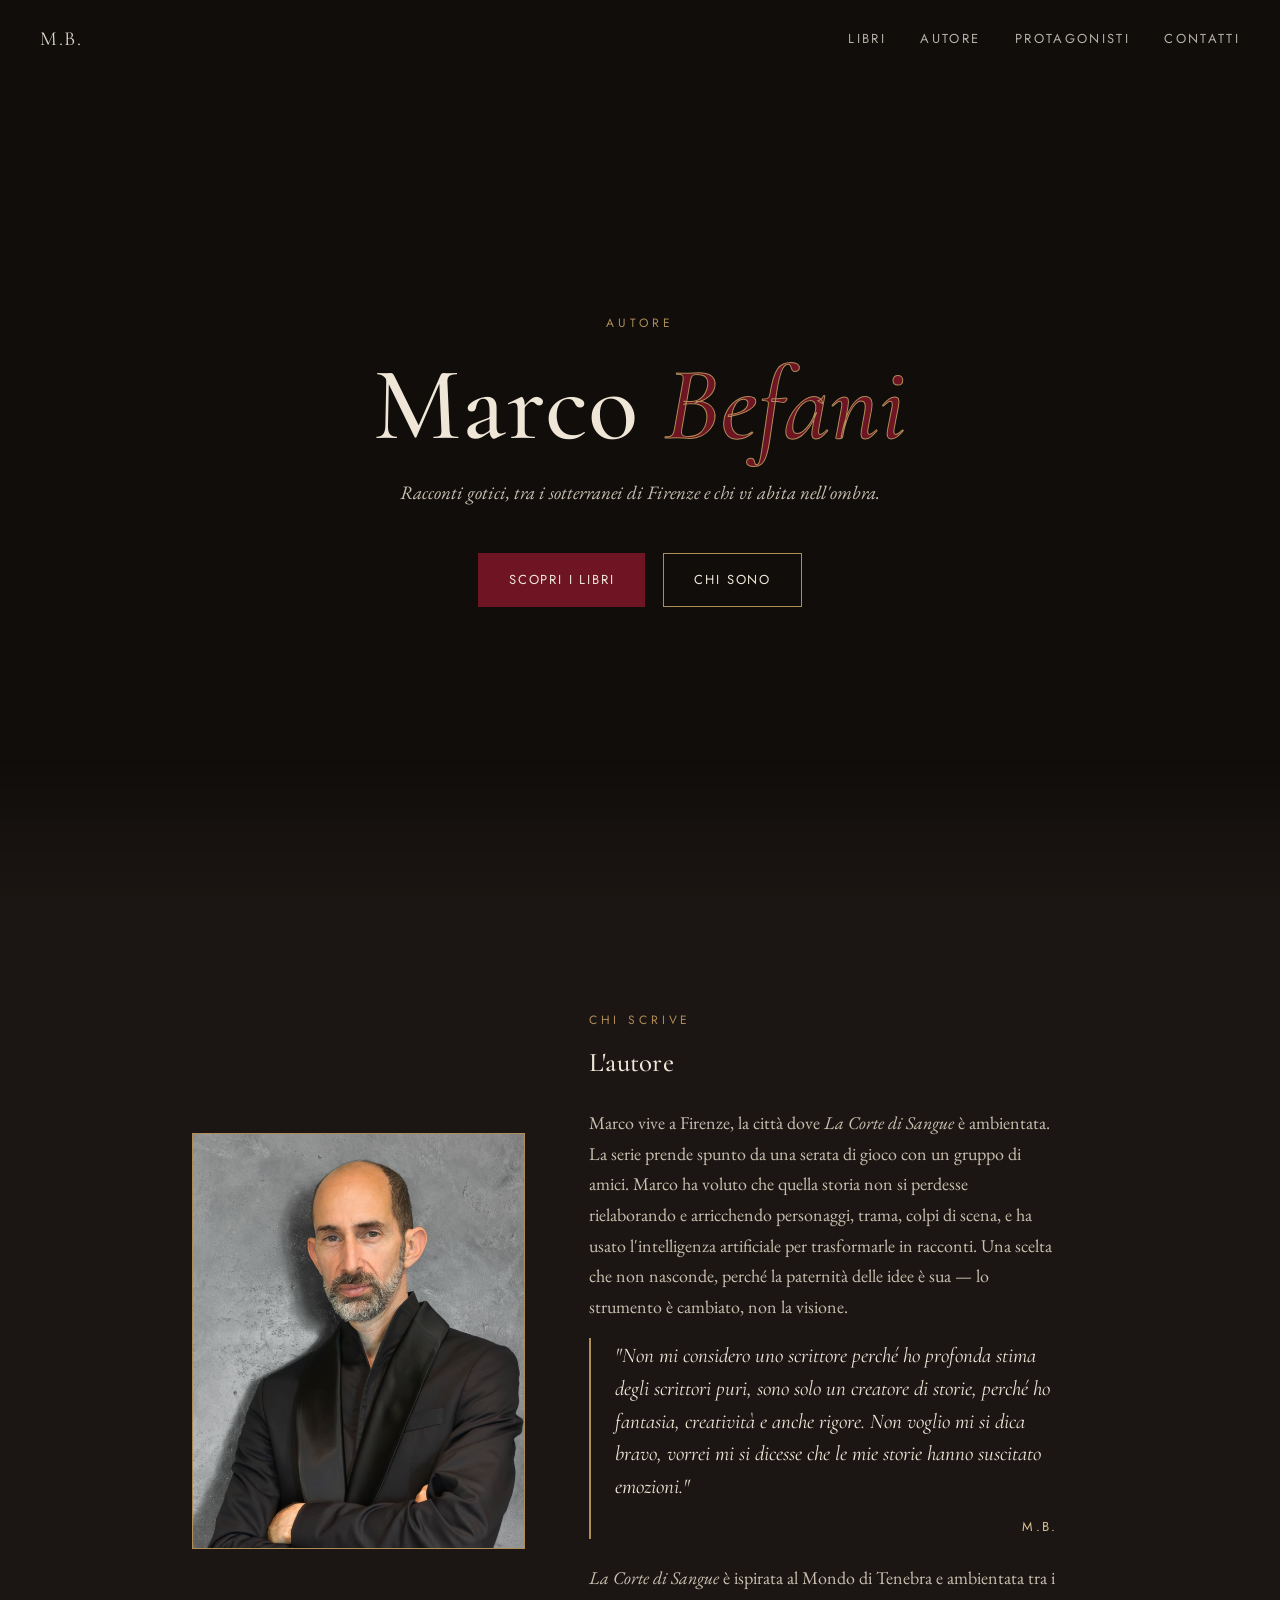
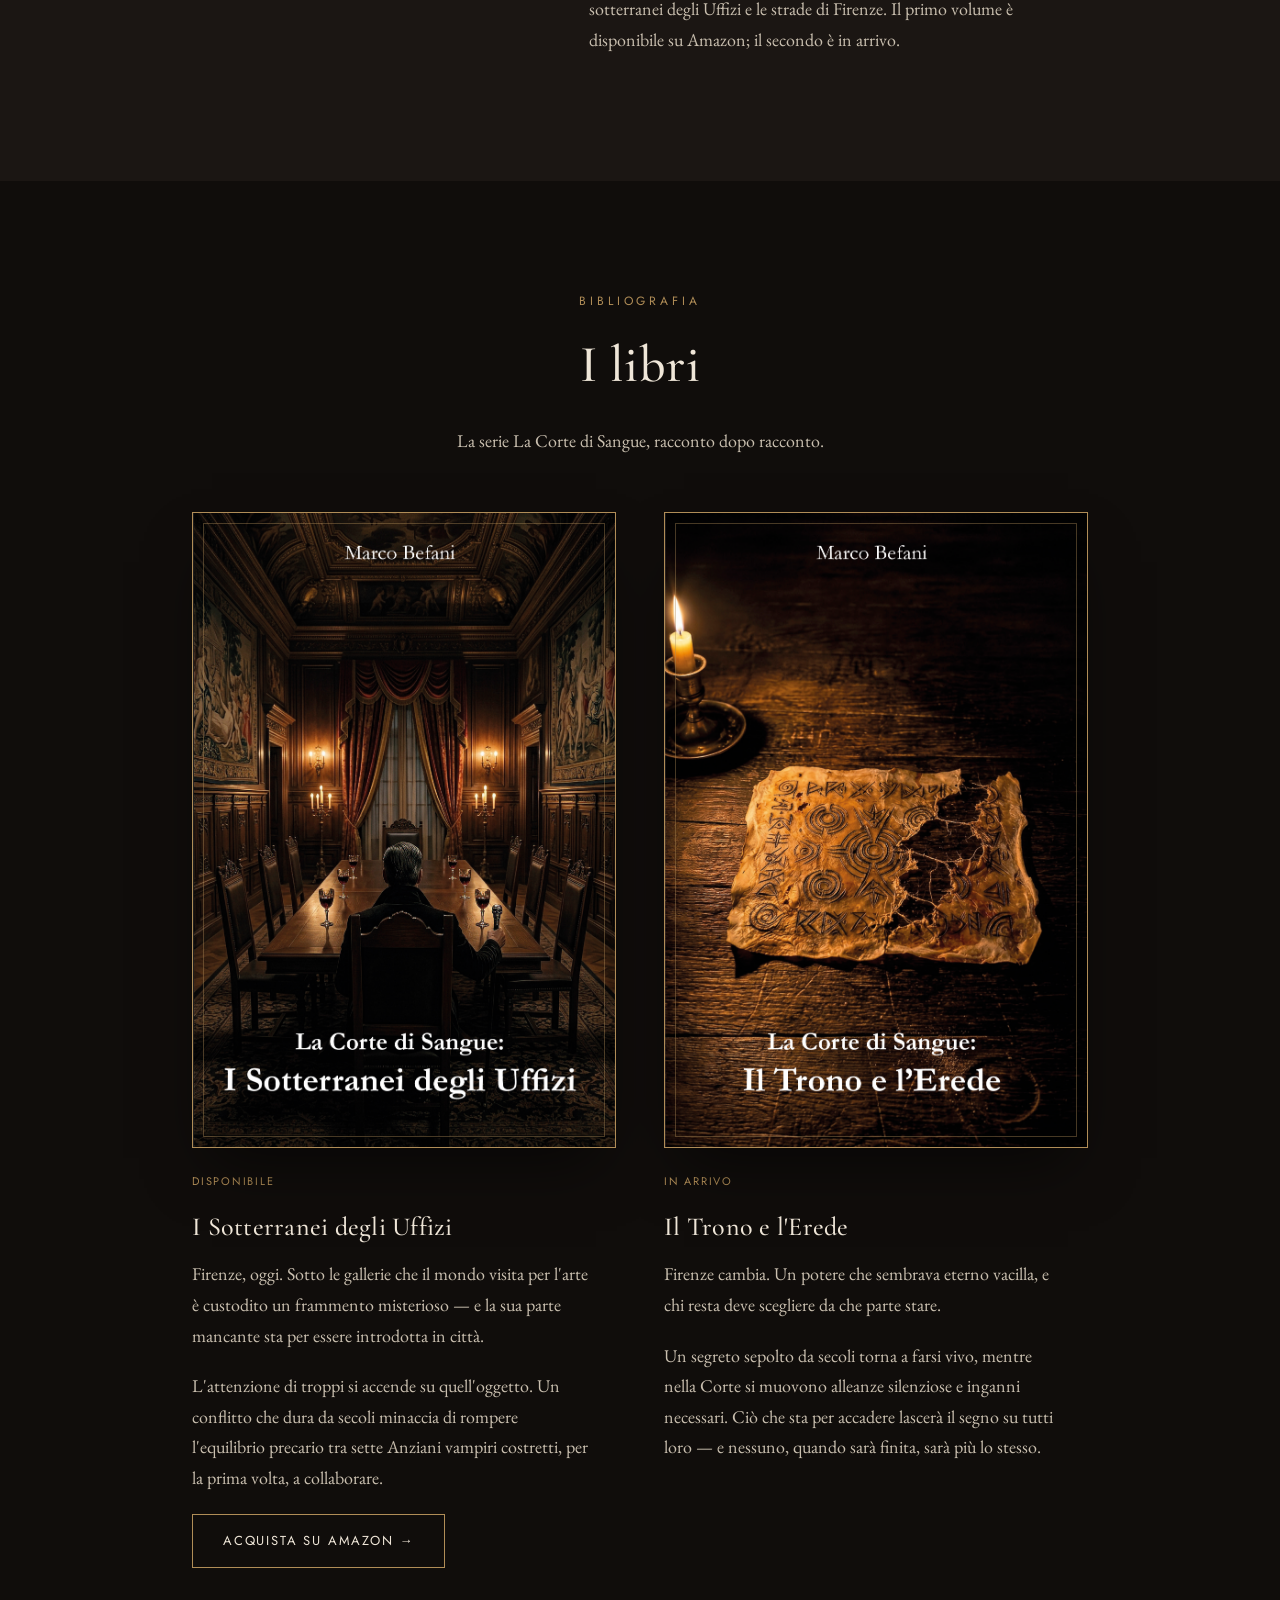
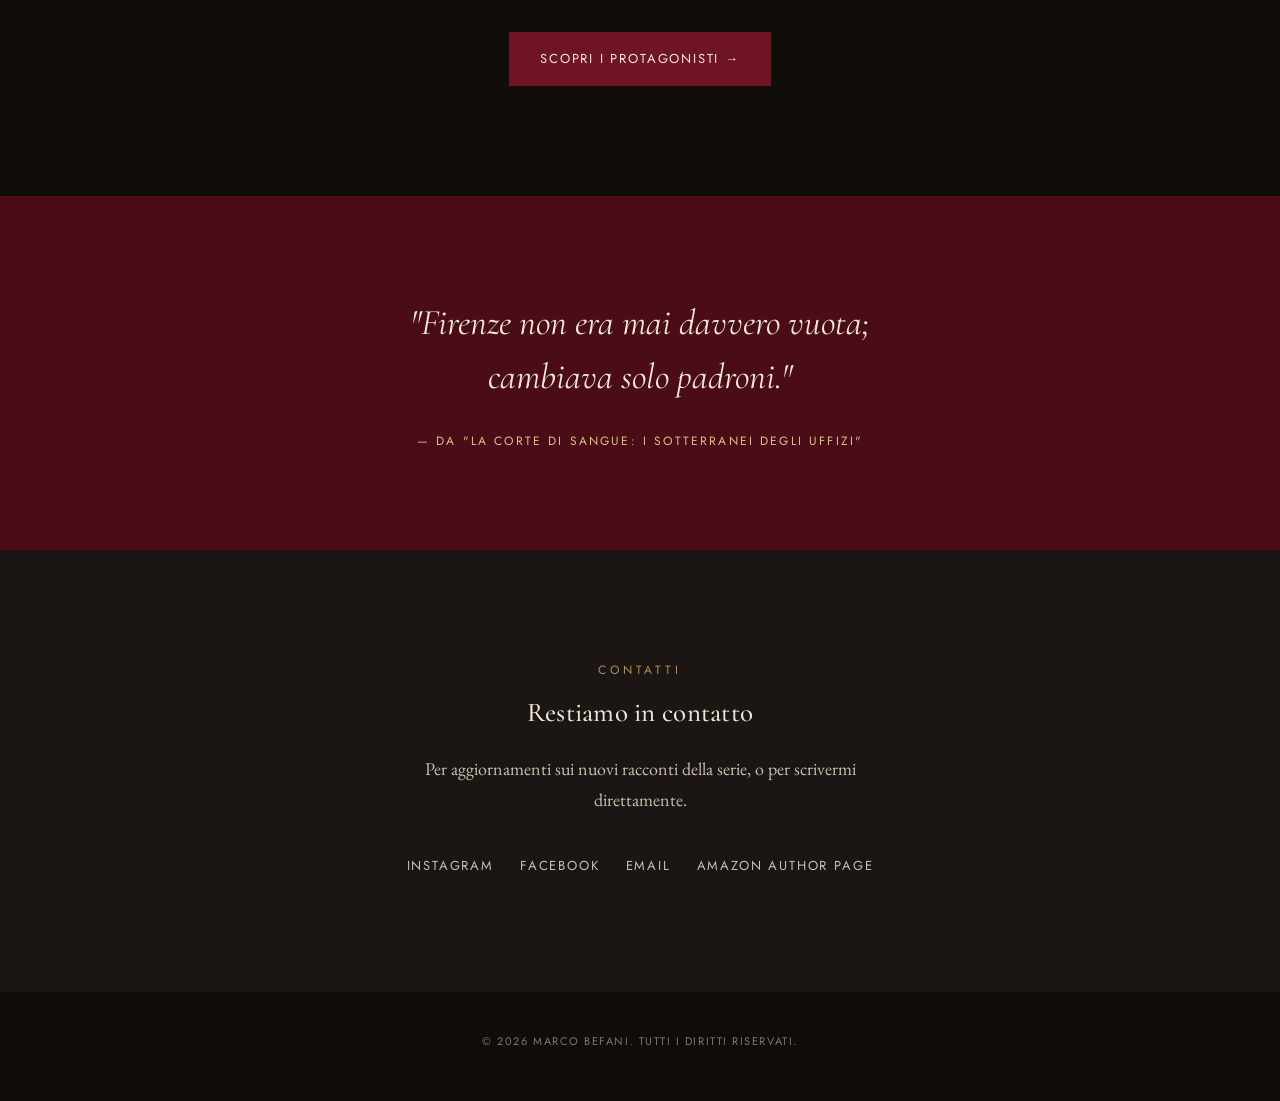
==== commit 81ddb012: "Update index.html" ====
--- a/index.html
+++ b/index.html
@@ -40,7 +40,7 @@
       <div class="author-copy">
         <div class="eyebrow">Chi scrive</div>
         <h2 style="margin:10px 0 22px;">L'autore</h2>
-        <p>Marco vive a Firenze, la città dove <em>La Corte di Sangue</em> è ambientata. La serie prende spunto da una serata di gioco con un gruppo di amici: personaggi, trama, mondo — tutto costruito intorno a un tavolo. Marco ha voluto che quella storia non si perdesse rielaborando e arricchendo personaggi, trama, colpi di scena, e ha usato l'intelligenza artificiale per trasformarle in racconti. Una scelta che non nasconde, perché la paternità delle idee è sua — lo strumento è cambiato, non la visione.</p>
+        <p>Marco vive a Firenze, la città dove <em>La Corte di Sangue</em> è ambientata. La serie prende spunto da una serata di gioco con un gruppo di amici. Marco ha voluto che quella storia non si perdesse rielaborando e arricchendo personaggi, trama, colpi di scena, e ha usato l'intelligenza artificiale per trasformarle in racconti. Una scelta che non nasconde, perché la paternità delle idee è sua — lo strumento è cambiato, non la visione.</p>
 <blockquote class="author-quote">
   "Non mi considero uno scrittore perché ho profonda stima degli scrittori puri, sono solo un creatore di storie, perché ho fantasia, creatività e anche rigore. Non voglio mi si dica bravo, vorrei mi si dicesse che le mie storie hanno suscitato emozioni."
   <cite>M.B.</cite>
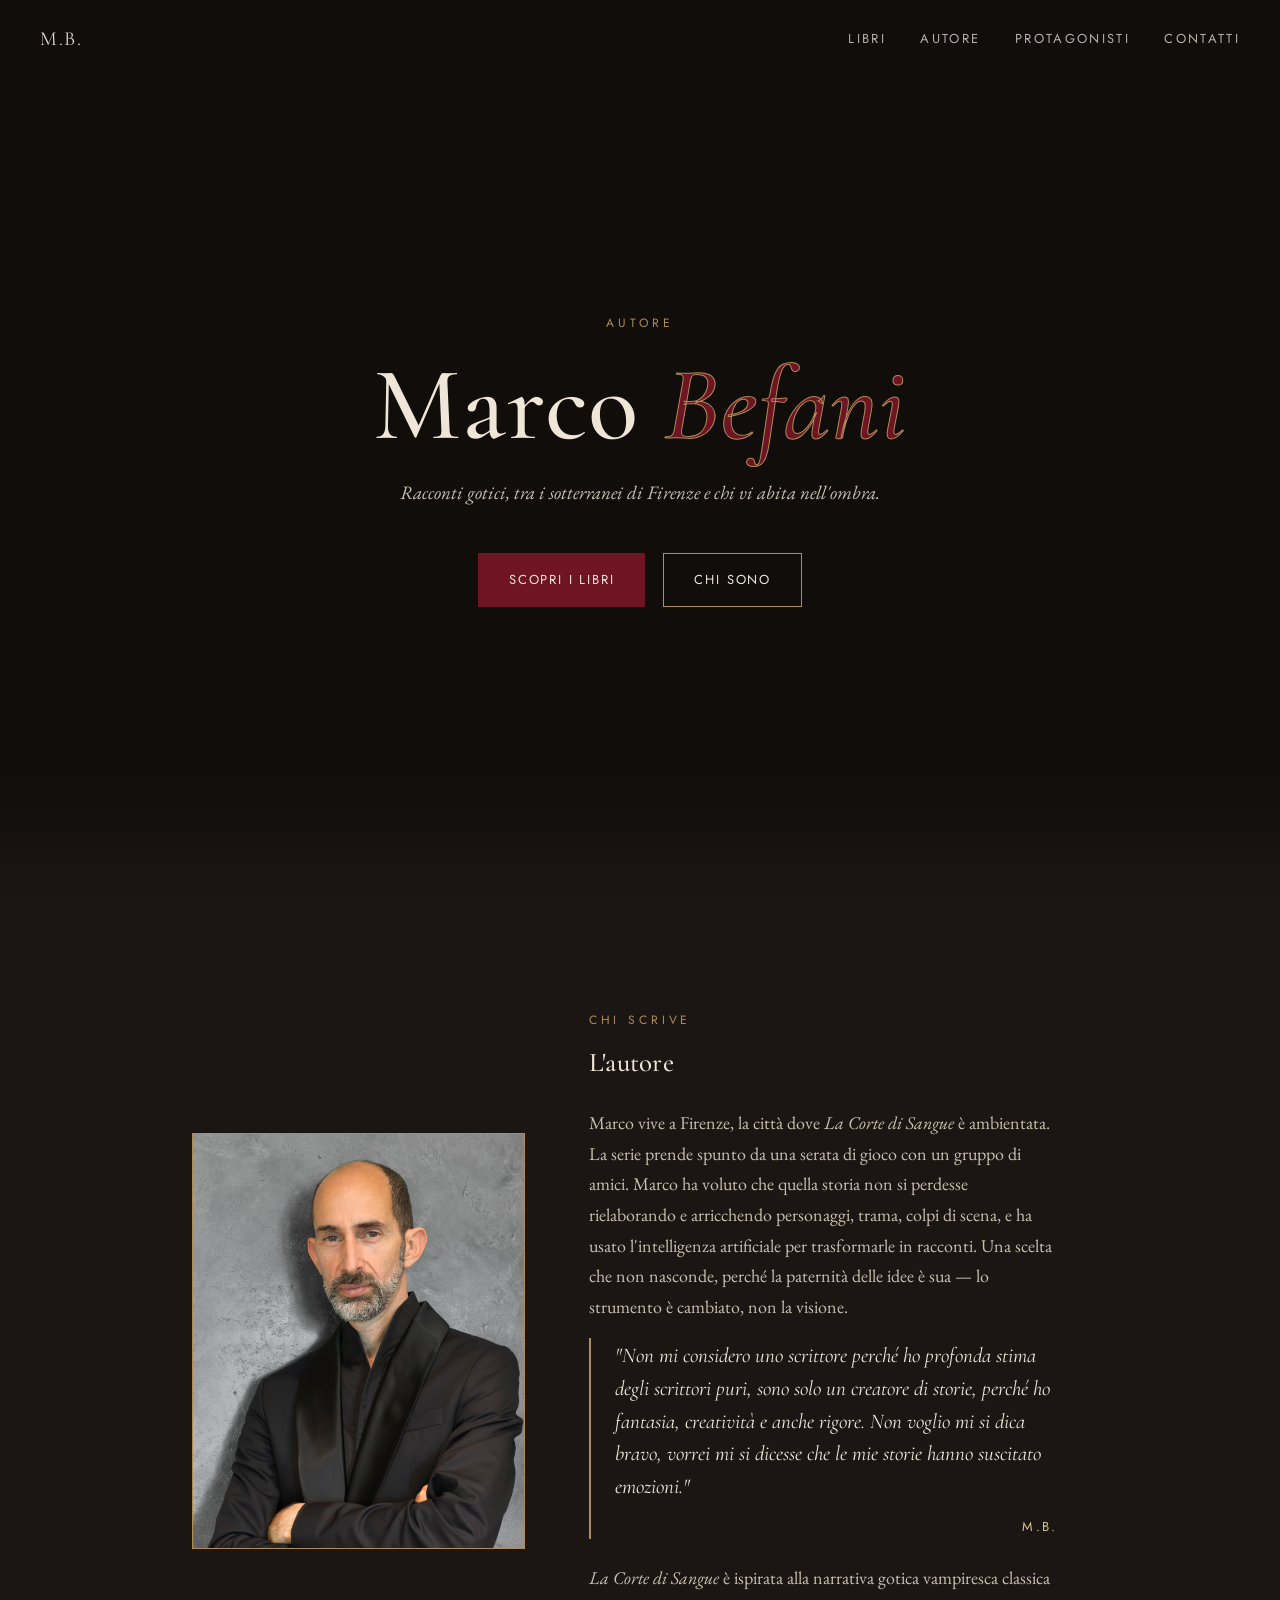
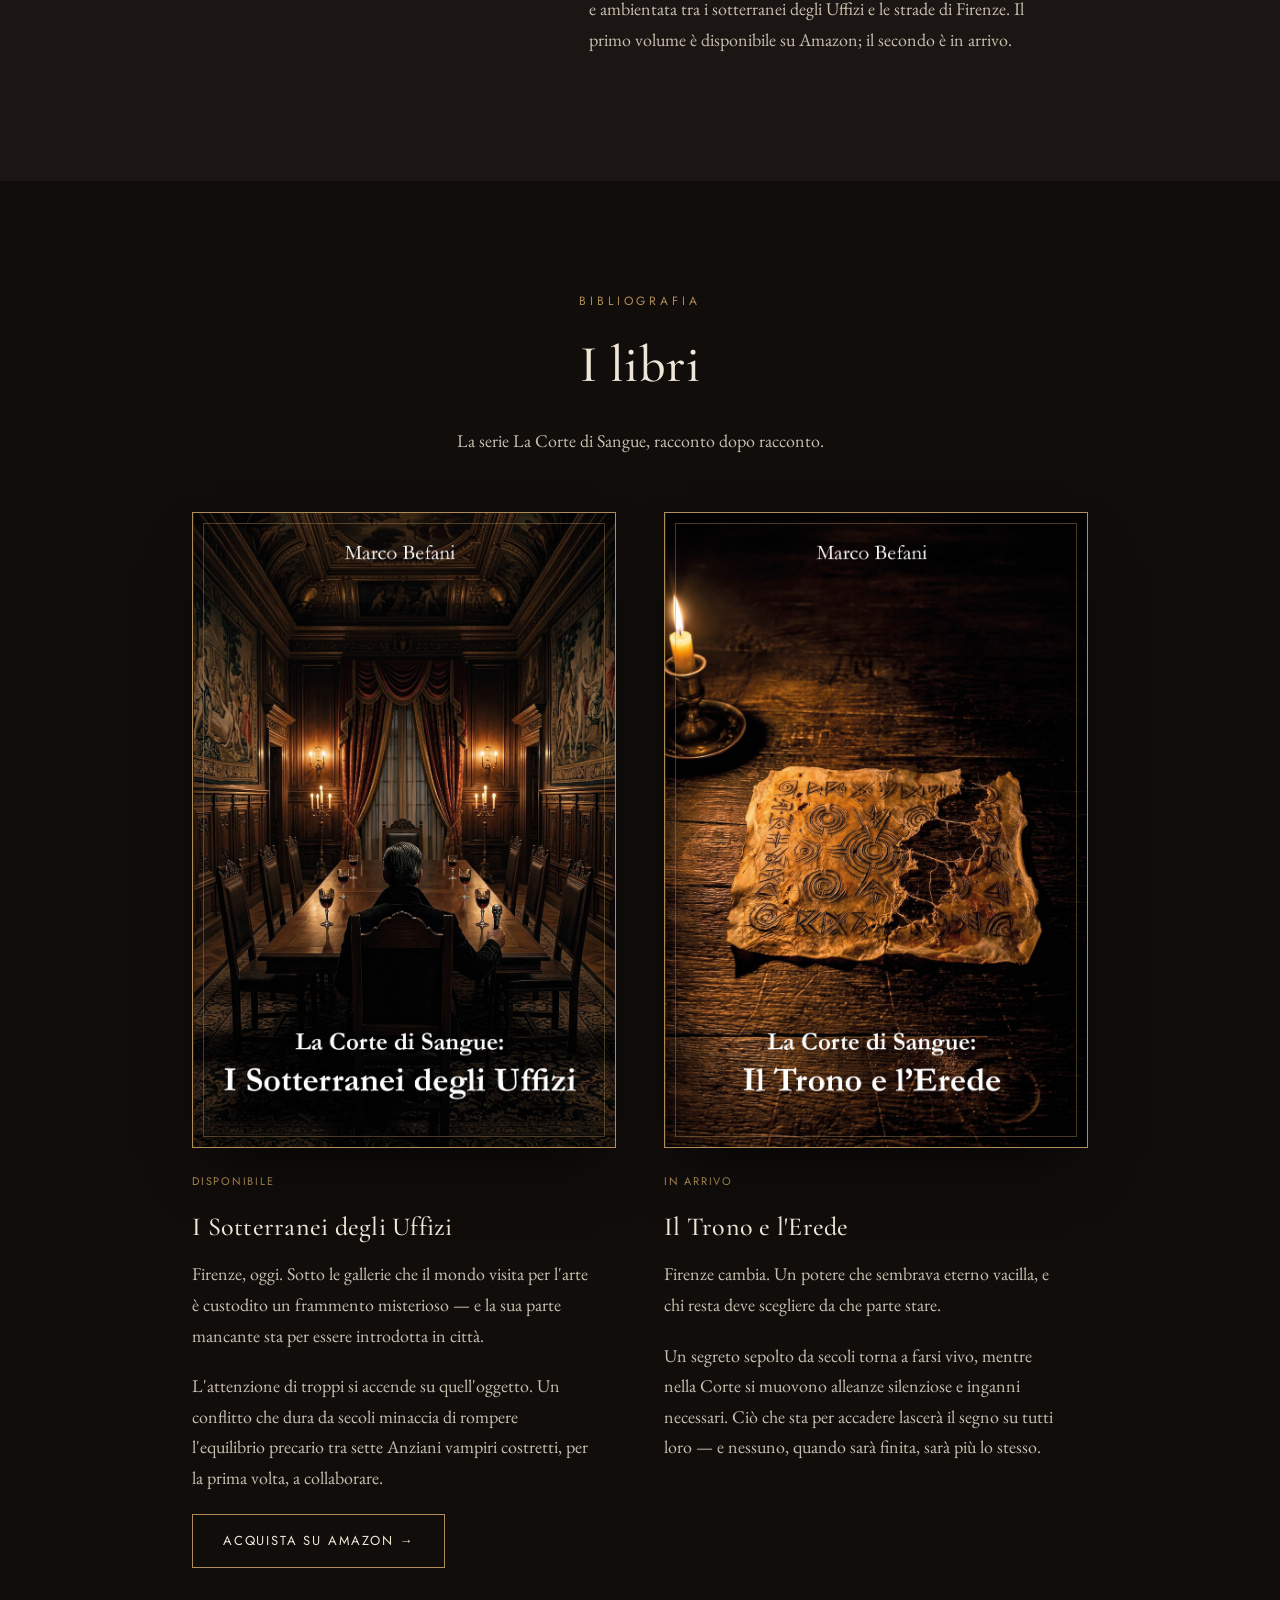
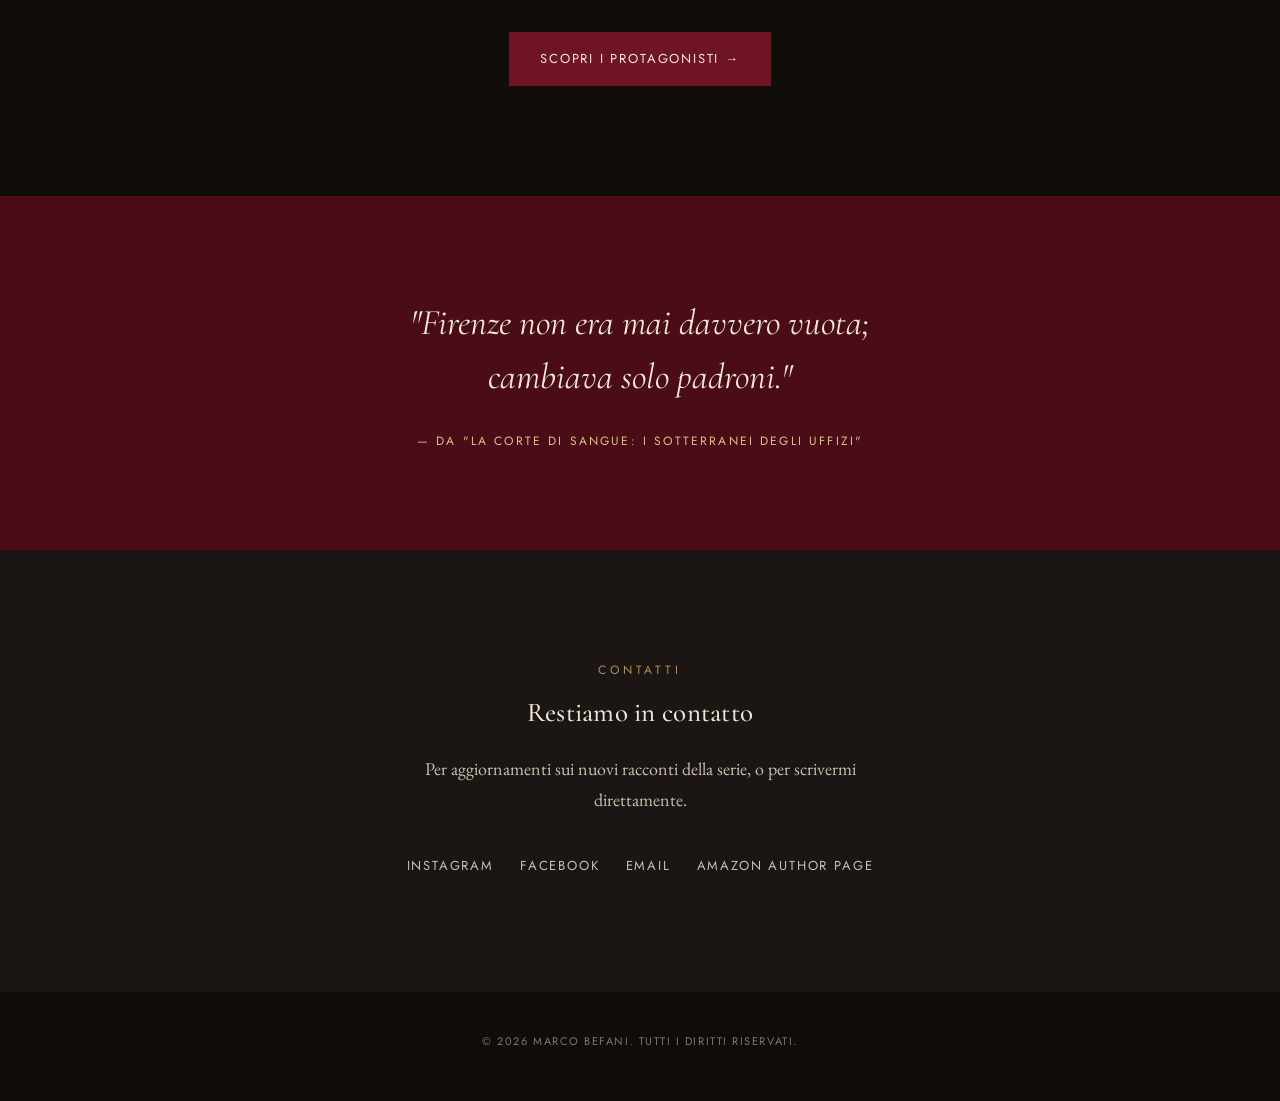
==== commit 6855721c: "Update index.html" ====
--- a/index.html
+++ b/index.html
@@ -45,7 +45,7 @@
   "Non mi considero uno scrittore perché ho profonda stima degli scrittori puri, sono solo un creatore di storie, perché ho fantasia, creatività e anche rigore. Non voglio mi si dica bravo, vorrei mi si dicesse che le mie storie hanno suscitato emozioni."
   <cite>M.B.</cite>
 </blockquote>
-<p><em>La Corte di Sangue</em> è ispirata al Mondo di Tenebra e ambientata tra i sotterranei degli Uffizi e le strade di Firenze. Il primo volume è disponibile su Amazon; il secondo è in arrivo.</p>
+<p><em>La Corte di Sangue</em> è ispirata alla narrativa gotica vampiresca classica e ambientata tra i sotterranei degli Uffizi e le strade di Firenze. Il primo volume è disponibile su Amazon; il secondo è in arrivo.</p>
       </div>
     </div>
   </div>
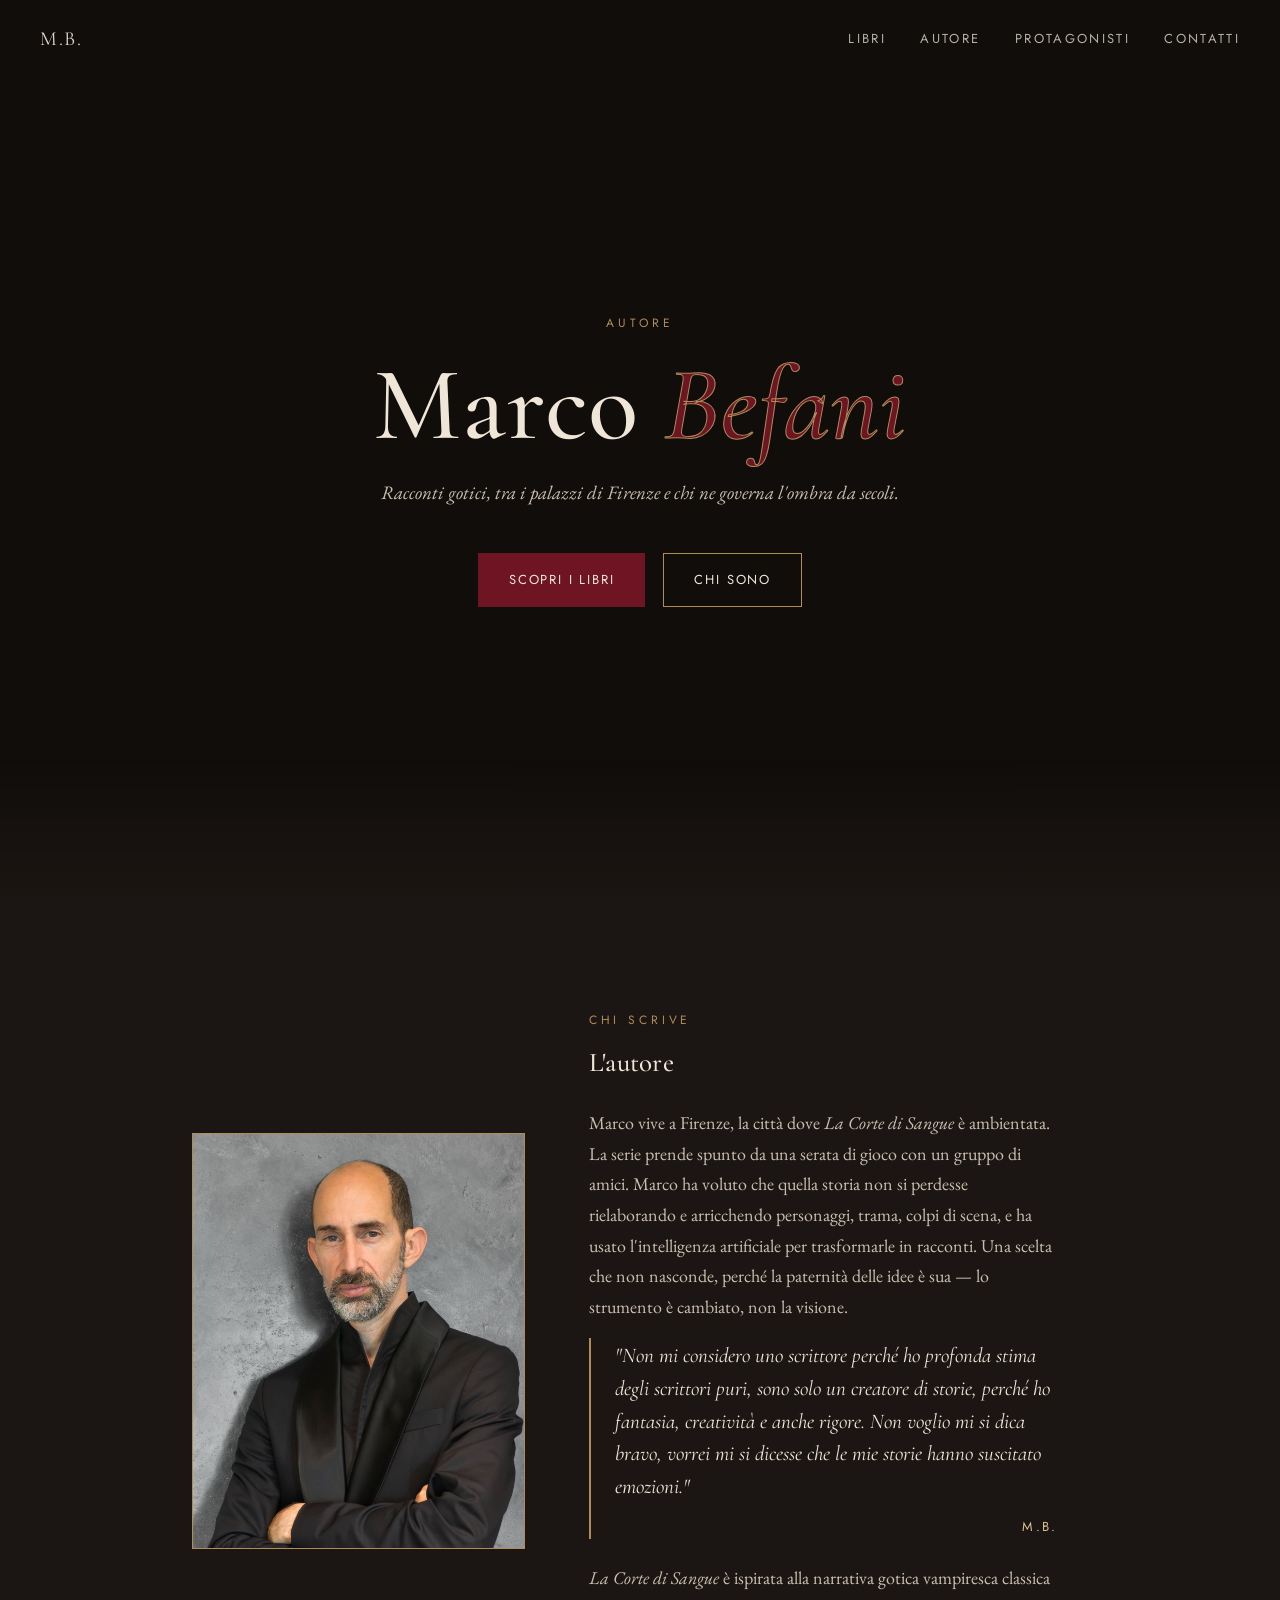
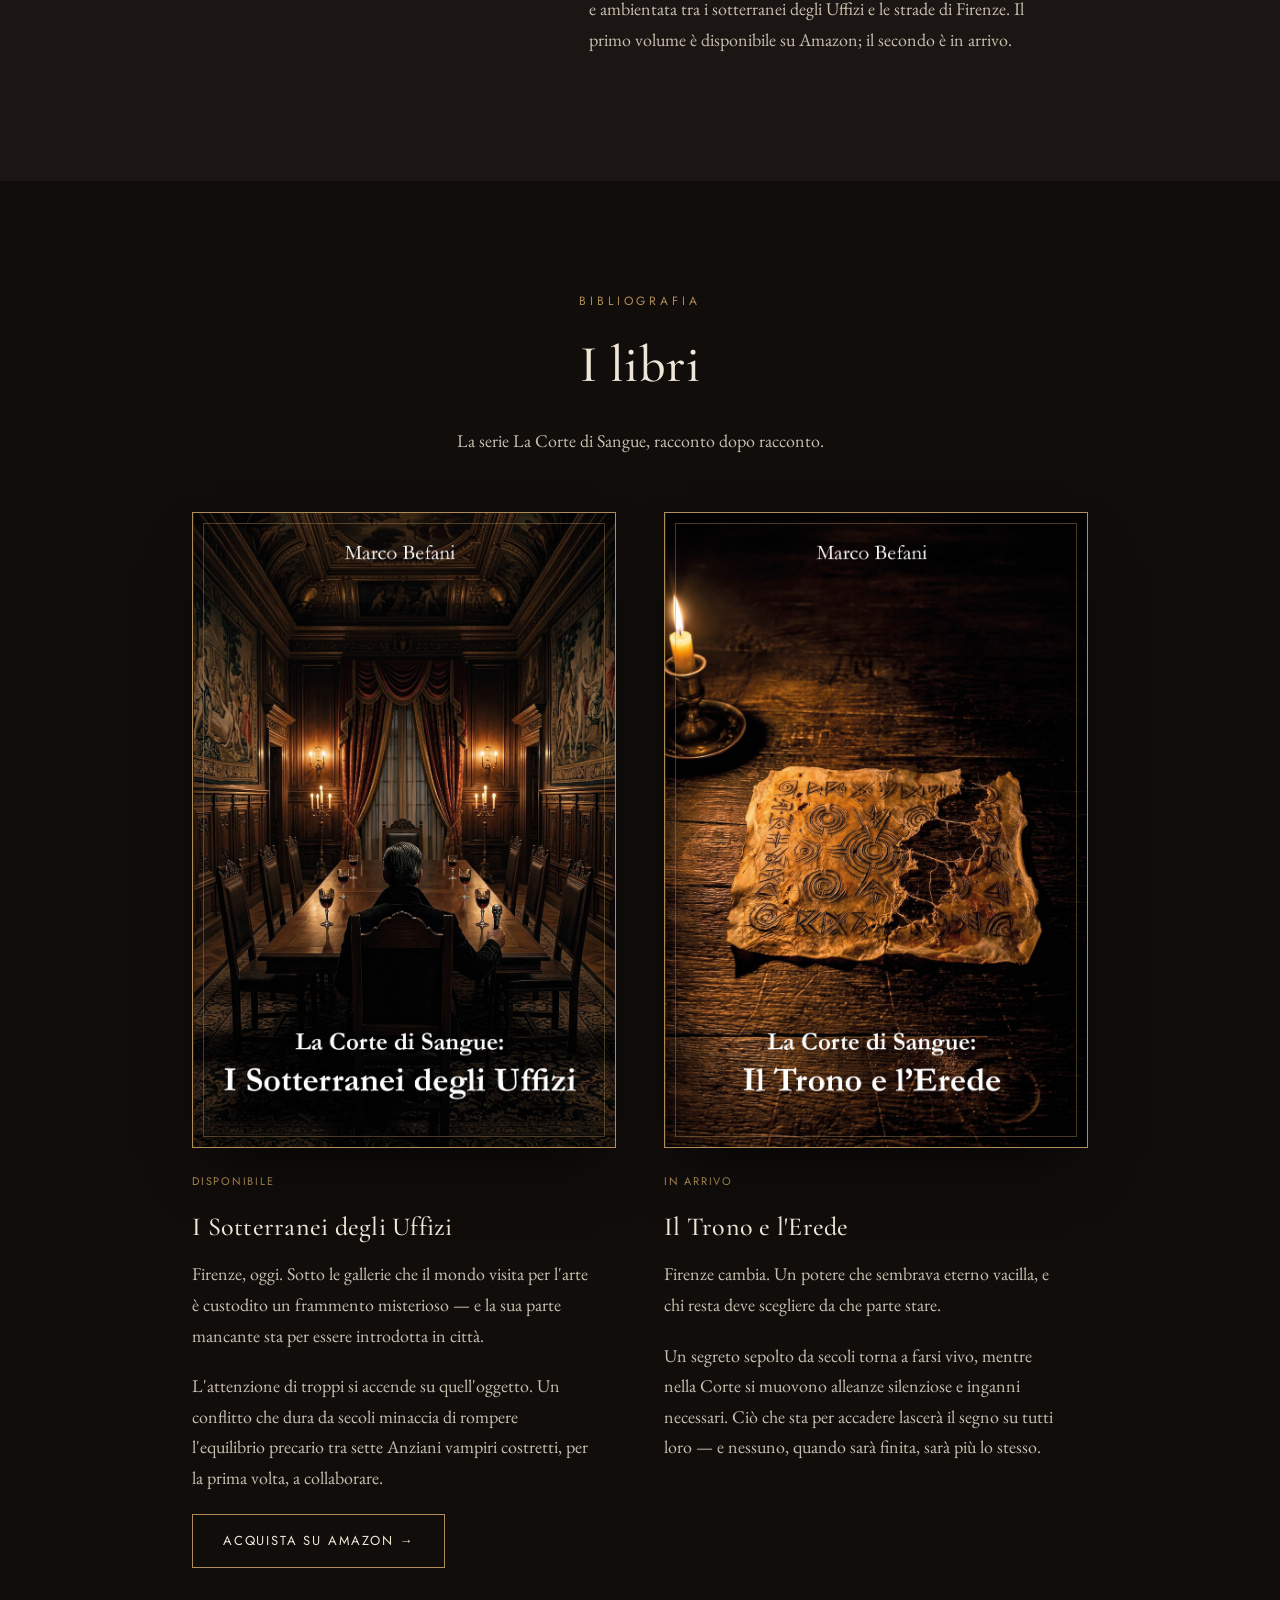
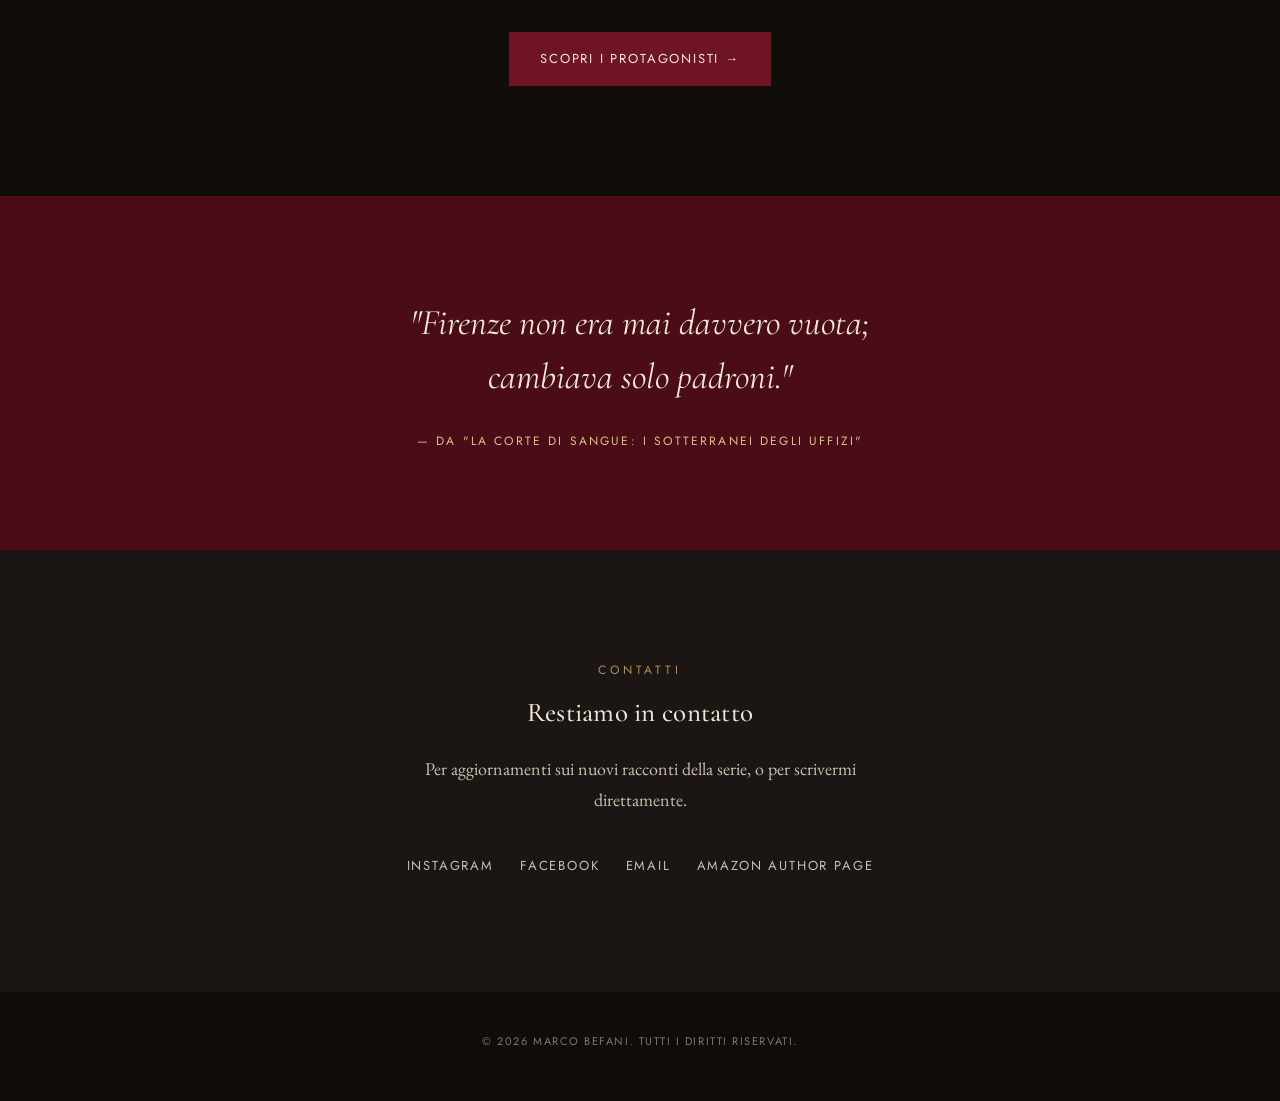
==== commit 591dc40c: "Update index.html" ====
--- a/index.html
+++ b/index.html
@@ -23,7 +23,7 @@
 <section class="hero" style="background:none;">
   <div class="eyebrow">Autore</div>
   <h1>Marco <em>Befani</em></h1>
-  <p class="subtitle">Racconti gotici, tra i sotterranei di Firenze e chi vi abita nell'ombra.</p>
+  <p class="subtitle">Racconti gotici, tra i palazzi di Firenze e chi ne governa l'ombra da secoli.</p>
   <div class="cta-row">
     <a class="btn solid" href="#libri">Scopri i libri</a>
     <a class="btn" href="#autore">Chi sono</a>
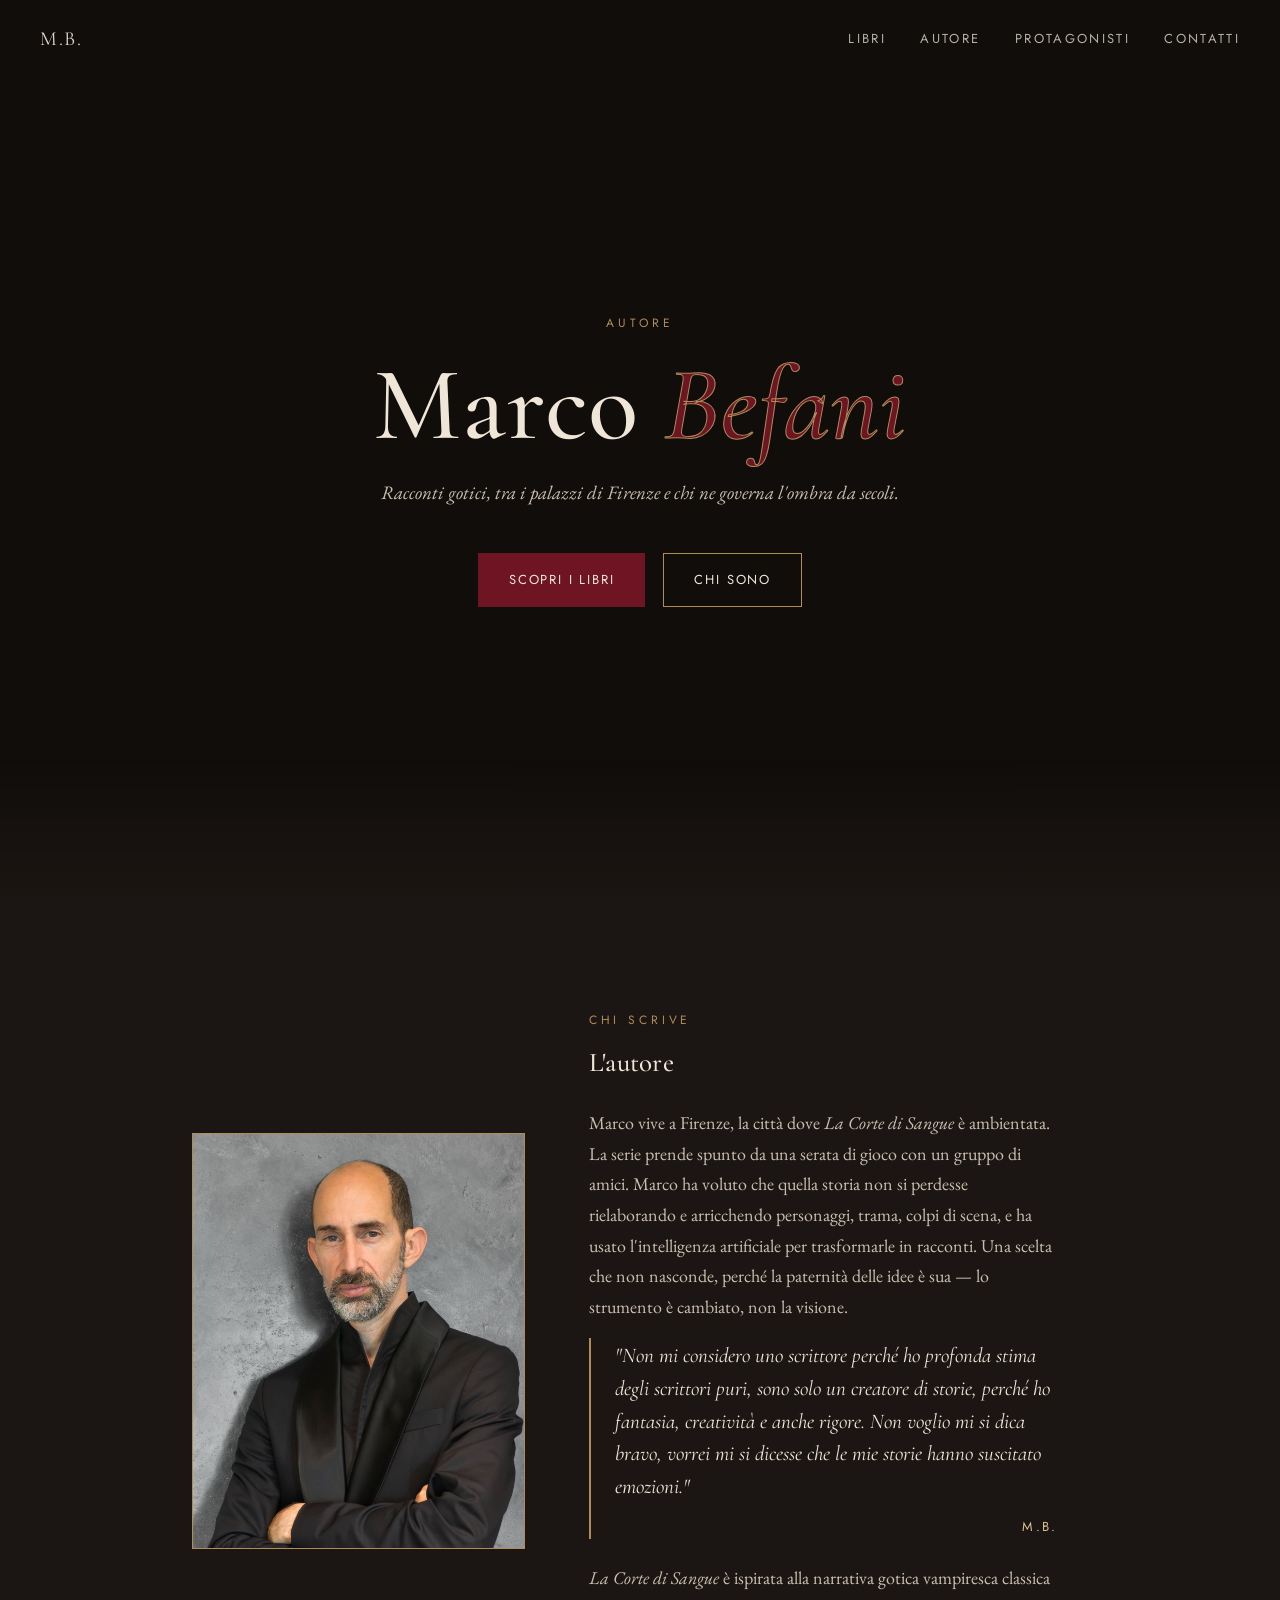
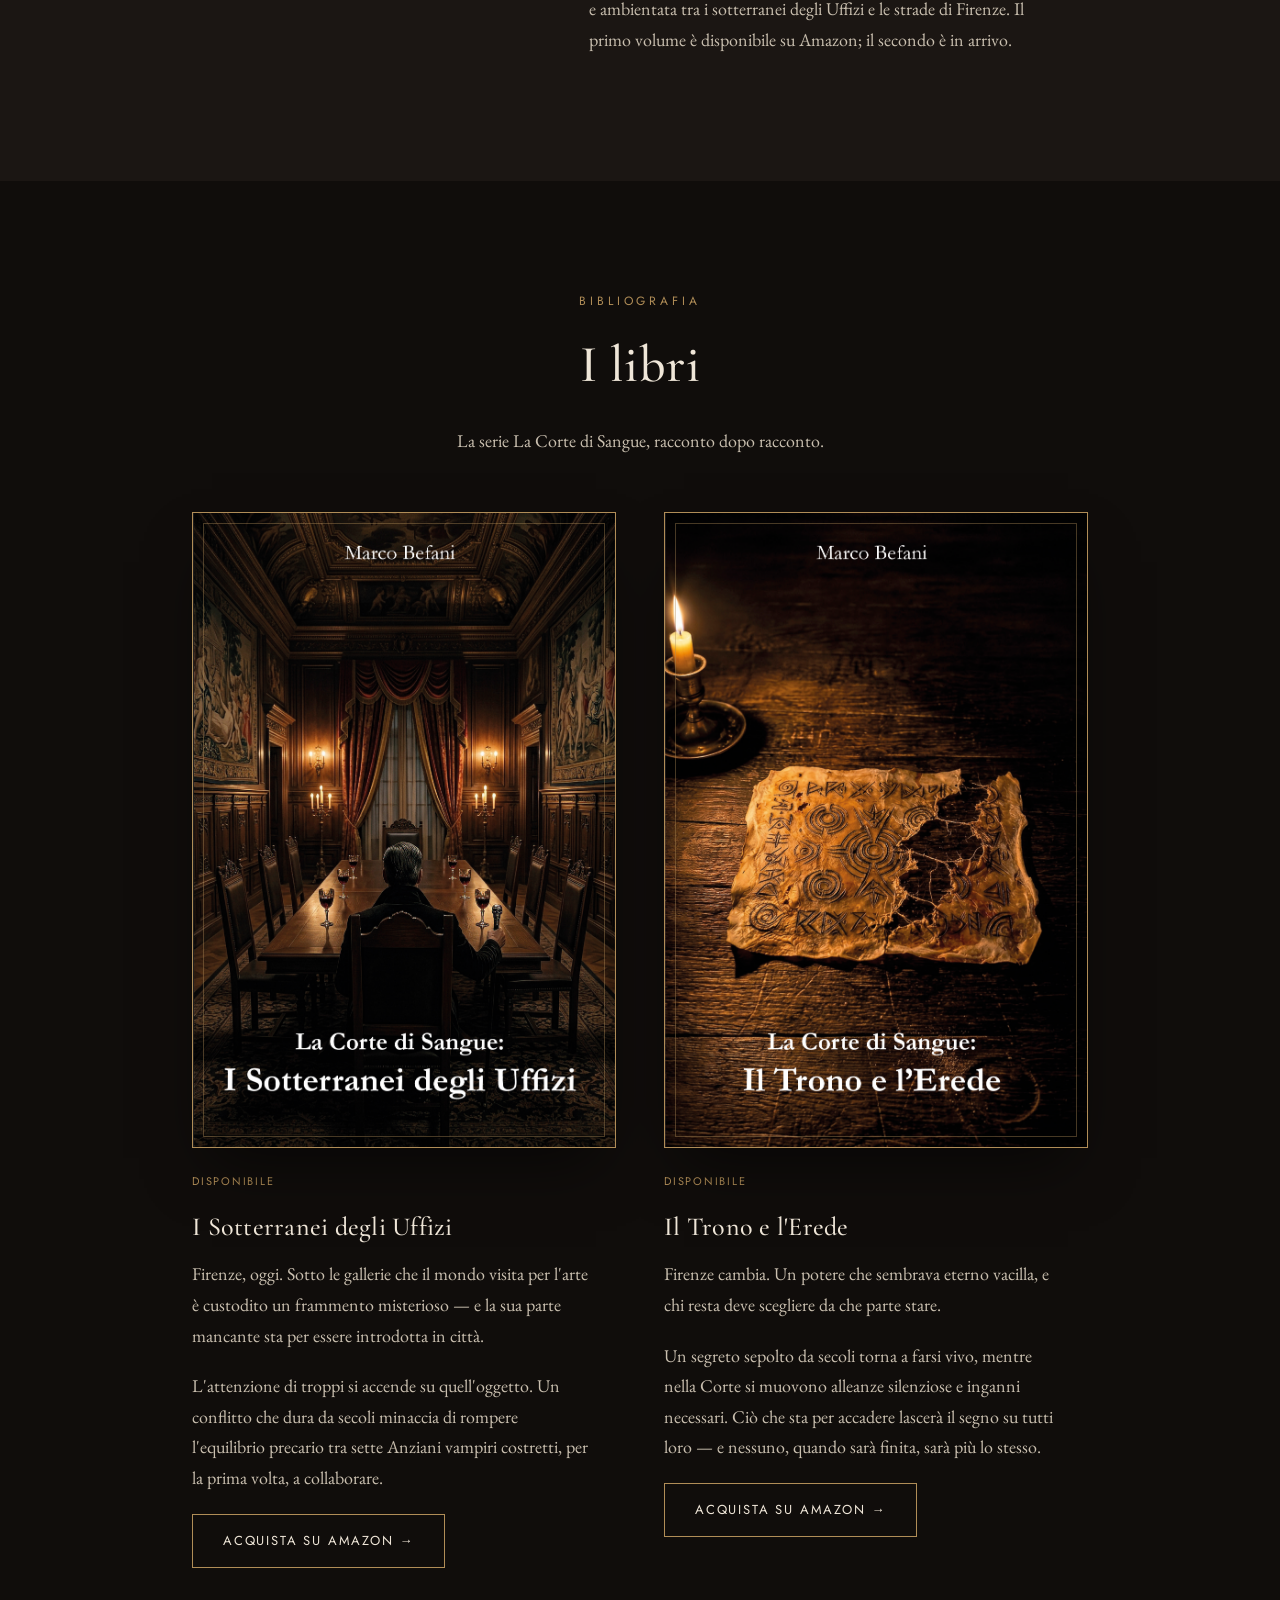
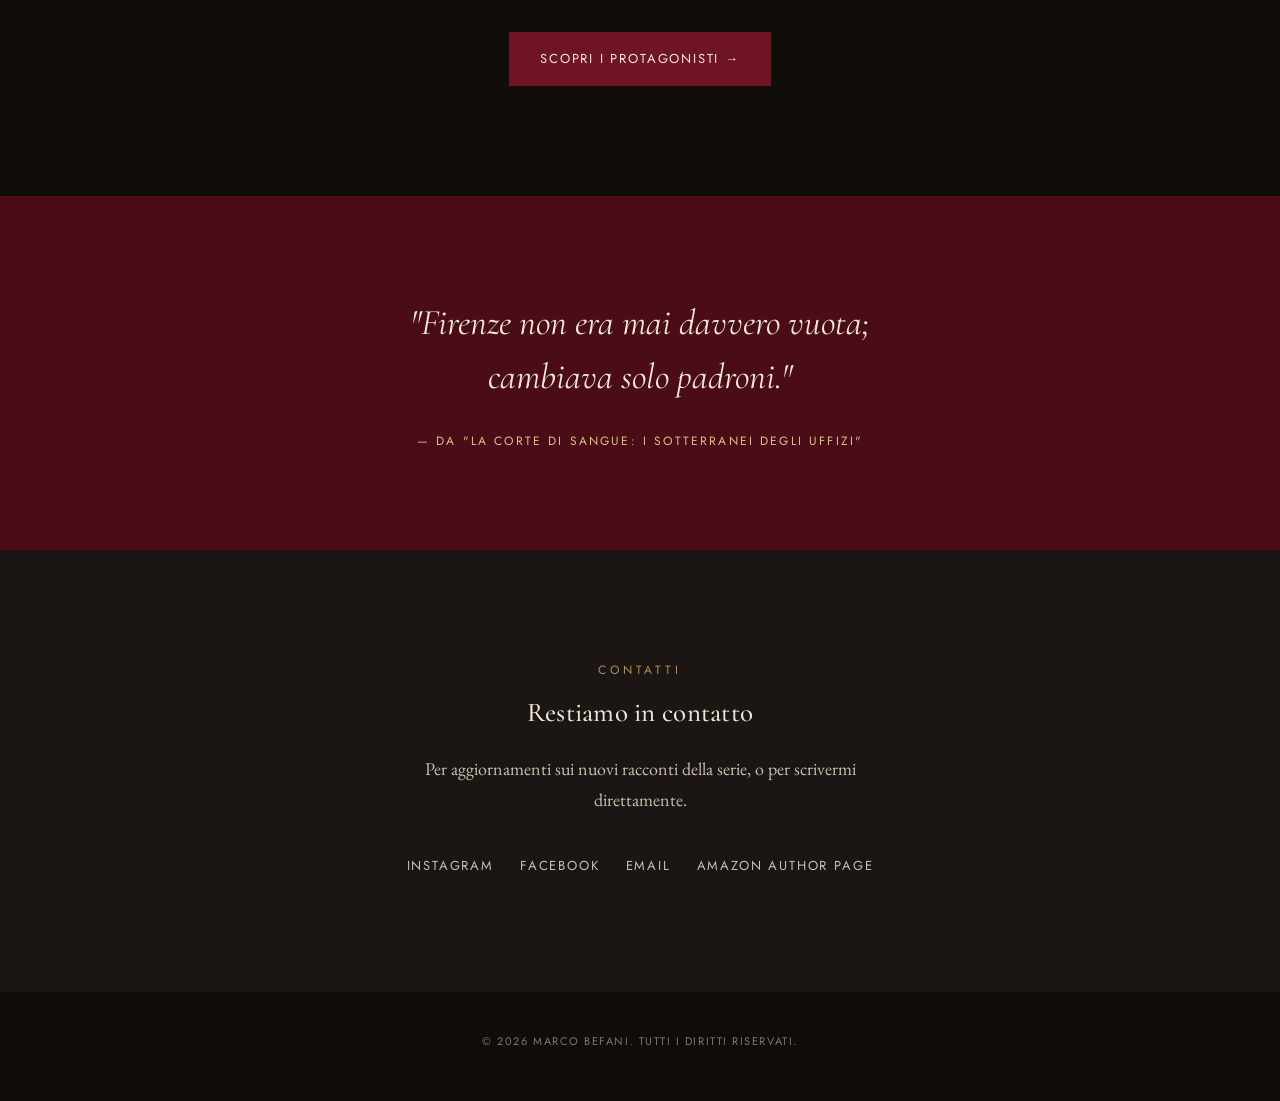
==== commit 52d997d3: "Update index.html" ====
--- a/index.html
+++ b/index.html
@@ -81,11 +81,13 @@
           <img src="images/copertina-trono-erede.jpg" alt="La Corte di Sangue: Il Trono e l'Erede">
         </div>
         <div class="book-copy-card">
-          <span class="status">In arrivo</span>
+          <span class="status">Disponibile</span>
           <h3>Il Trono e l'Erede</h3>
           <p>Firenze cambia. Un potere che sembrava eterno vacilla, e chi resta deve scegliere da che parte stare.</p>
 <p>Un segreto sepolto da secoli torna a farsi vivo, mentre nella Corte si muovono alleanze silenziose e inganni necessari. Ciò che sta per accadere lascerà il segno su tutti loro — e nessuno, quando sarà finita, sarà più lo stesso.</p>
-          <!--<a class="btn" href="#" target="_blank" rel="noopener">Maggiori informazioni →</a>-->
+          <div class="card-actions">
+            <a class="btn" href="https://www.amazon.it/Trono-lErede-Marco-Befani/dp/B0HG7HP4FH/ref=tmm_pap_swatch_0?_encoding=UTF8&dib_tag=AUTHOR&dib=eyJ2IjoiMSJ9.S7nfKjNxL2qNs_2lpWiulm8v45I0db0rukl78zj1VO8.wwNRfI_MK_3rRFn08jvk_MLoIhwENl9CfR_UnLNHNx8" target="_blank" rel="noopener">Acquista su Amazon →</a>
+          </div>
         </div>
       </div>
 
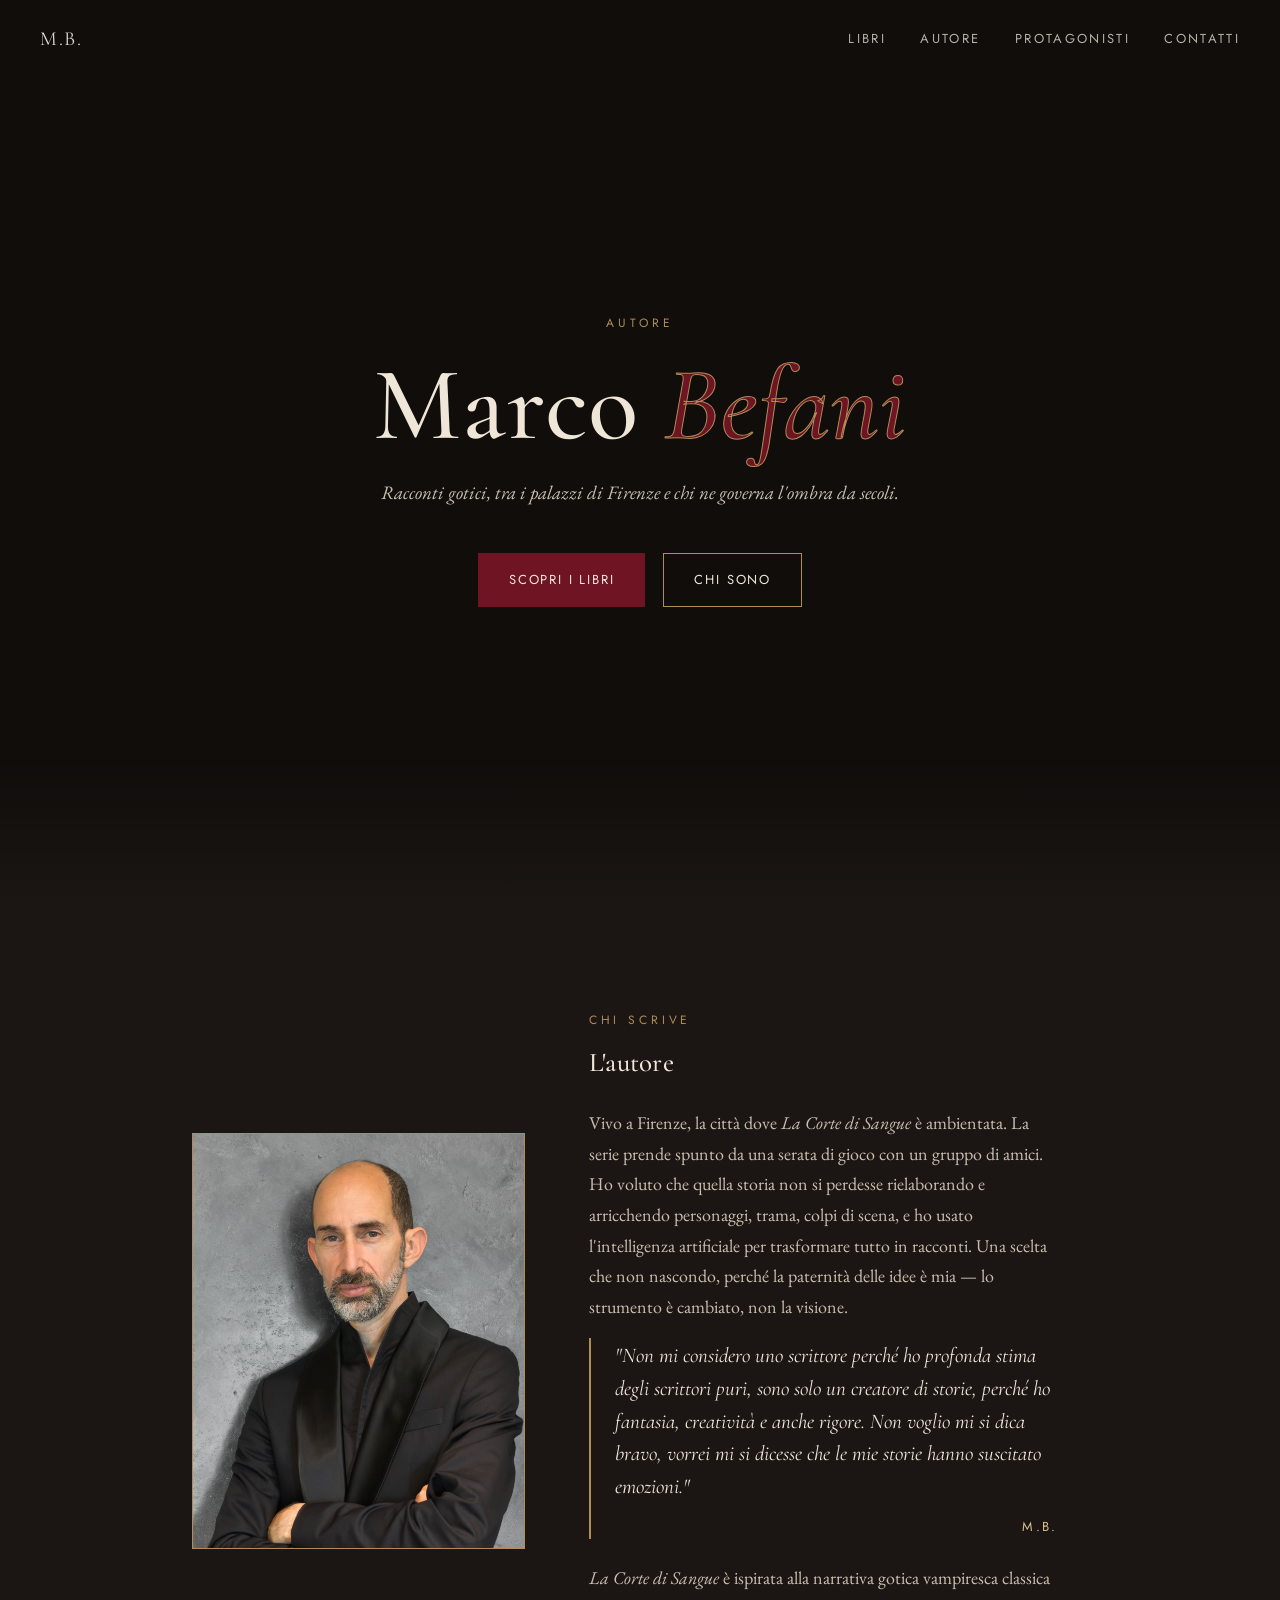
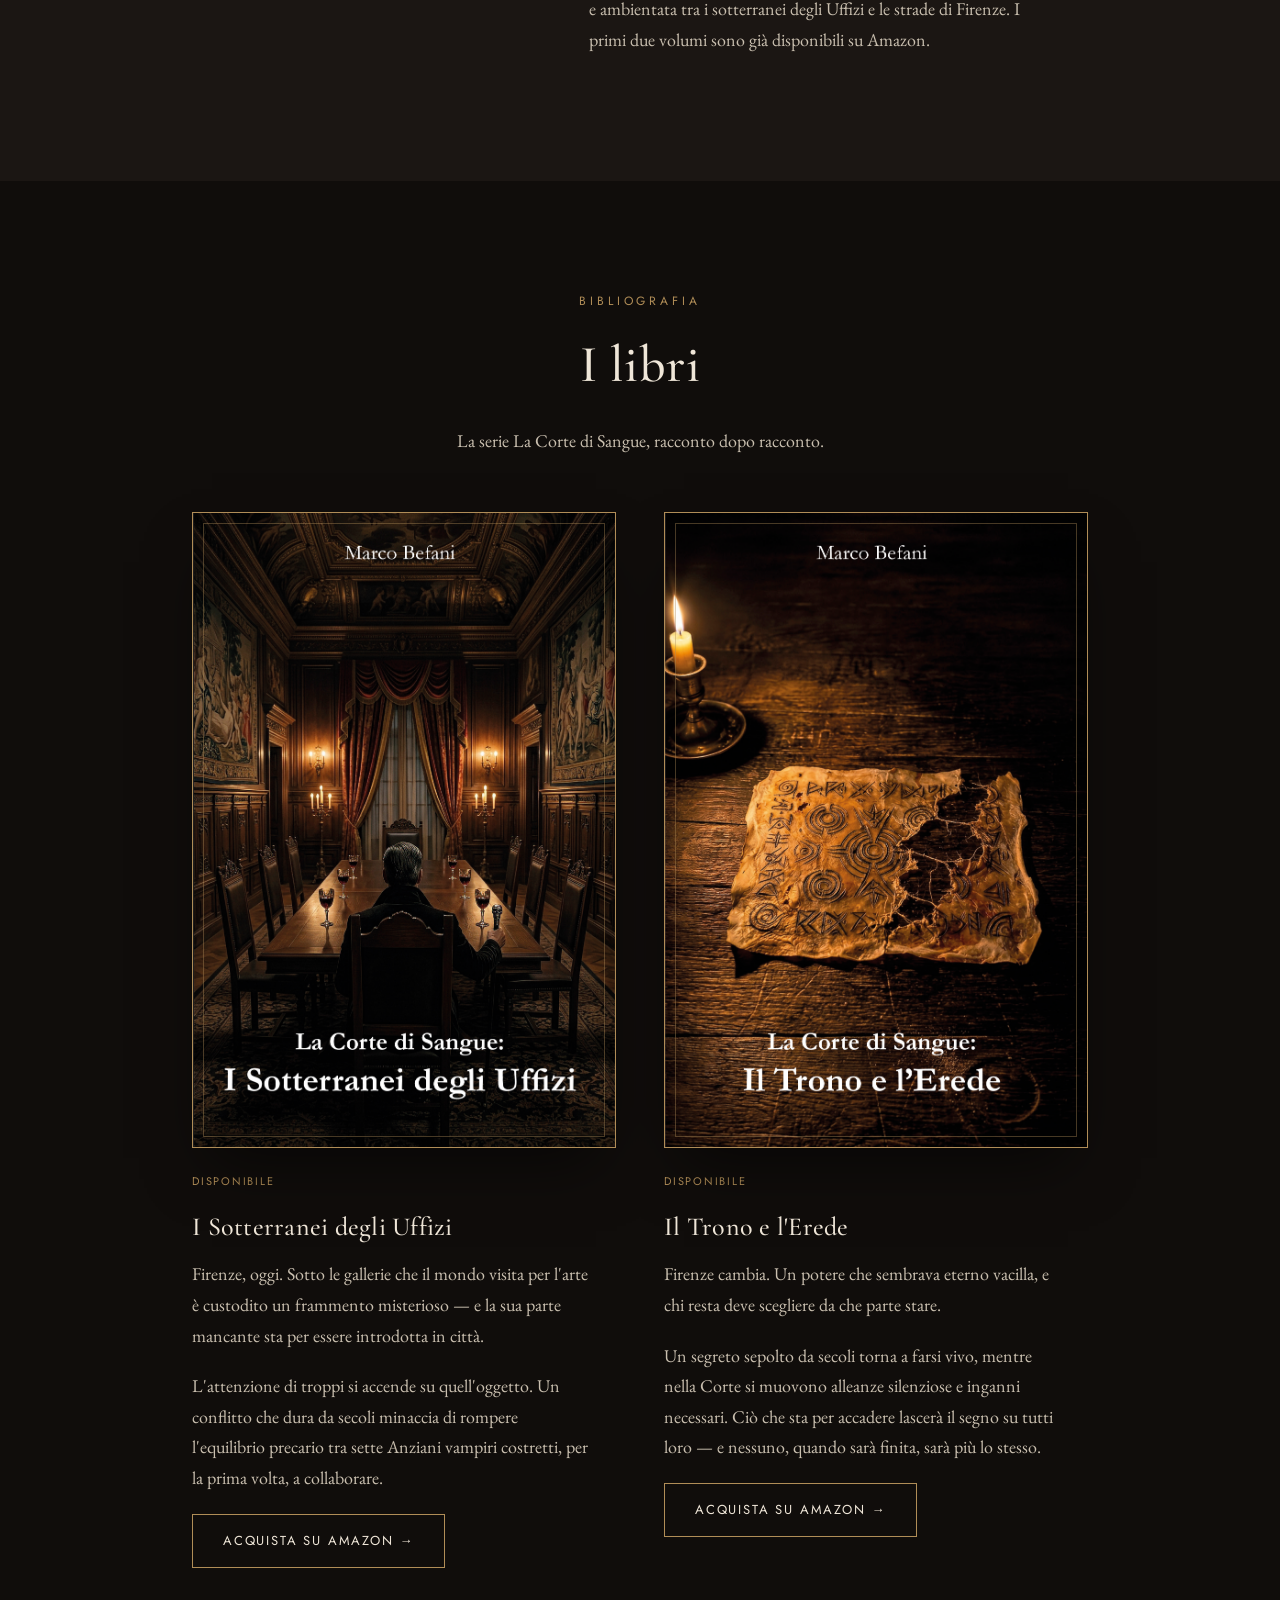
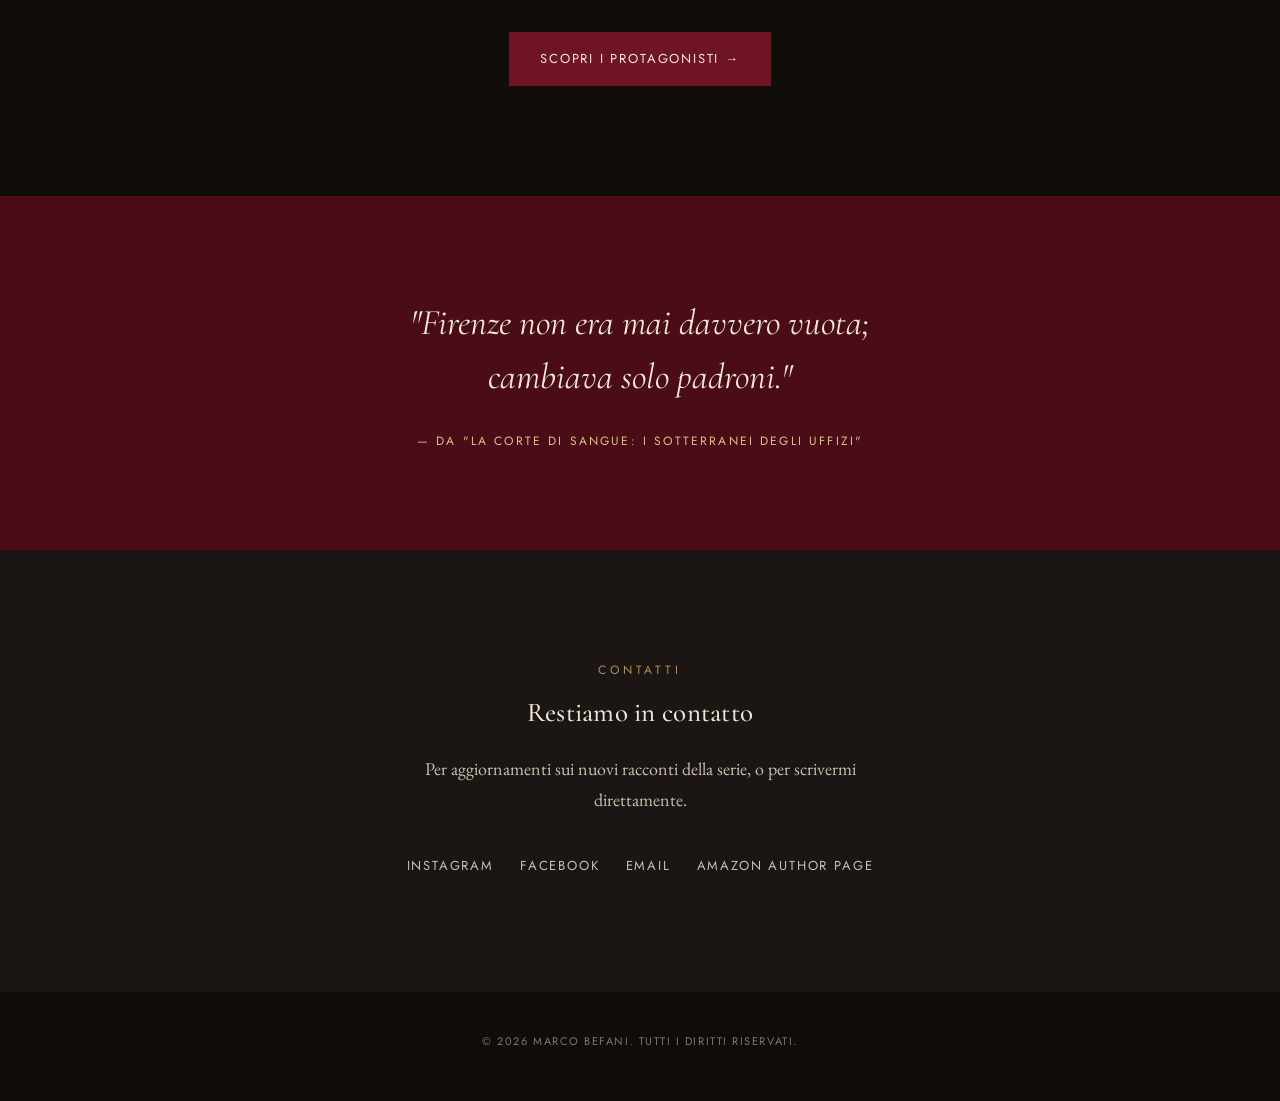
==== commit 006a442f: "Update index.html" ====
--- a/index.html
+++ b/index.html
@@ -40,12 +40,12 @@
       <div class="author-copy">
         <div class="eyebrow">Chi scrive</div>
         <h2 style="margin:10px 0 22px;">L'autore</h2>
-        <p>Marco vive a Firenze, la città dove <em>La Corte di Sangue</em> è ambientata. La serie prende spunto da una serata di gioco con un gruppo di amici. Marco ha voluto che quella storia non si perdesse rielaborando e arricchendo personaggi, trama, colpi di scena, e ha usato l'intelligenza artificiale per trasformarle in racconti. Una scelta che non nasconde, perché la paternità delle idee è sua — lo strumento è cambiato, non la visione.</p>
+        <p>Vivo a Firenze, la città dove <em>La Corte di Sangue</em> è ambientata. La serie prende spunto da una serata di gioco con un gruppo di amici. Ho voluto che quella storia non si perdesse rielaborando e arricchendo personaggi, trama, colpi di scena, e ho usato l'intelligenza artificiale per trasformare tutto in racconti. Una scelta che non nascondo, perché la paternità delle idee è mia — lo strumento è cambiato, non la visione.</p>
 <blockquote class="author-quote">
   "Non mi considero uno scrittore perché ho profonda stima degli scrittori puri, sono solo un creatore di storie, perché ho fantasia, creatività e anche rigore. Non voglio mi si dica bravo, vorrei mi si dicesse che le mie storie hanno suscitato emozioni."
   <cite>M.B.</cite>
 </blockquote>
-<p><em>La Corte di Sangue</em> è ispirata alla narrativa gotica vampiresca classica e ambientata tra i sotterranei degli Uffizi e le strade di Firenze. Il primo volume è disponibile su Amazon; il secondo è in arrivo.</p>
+<p><em>La Corte di Sangue</em> è ispirata alla narrativa gotica vampiresca classica e ambientata tra i sotterranei degli Uffizi e le strade di Firenze. I primi due volumi sono già disponibili su Amazon.</p>
       </div>
     </div>
   </div>
--- a/style.css
+++ b/style.css
@@ -378,3 +378,8 @@
   section{padding:80px 0;}
   .clans-grid{grid-template-columns:repeat(3, 1fr);}
 }
+
+/* Riga con un solo clan: stessa larghezza di una colonna della griglia a 7 */
+.clans-grid-single{grid-template-columns:calc((100% - 120px)/7); justify-content:center;}
+@media (max-width:900px){.clans-grid-single{grid-template-columns:calc((100% - 60px)/4);}}
+@media (max-width:760px){.clans-grid-single{grid-template-columns:calc((100% - 40px)/3);}}
